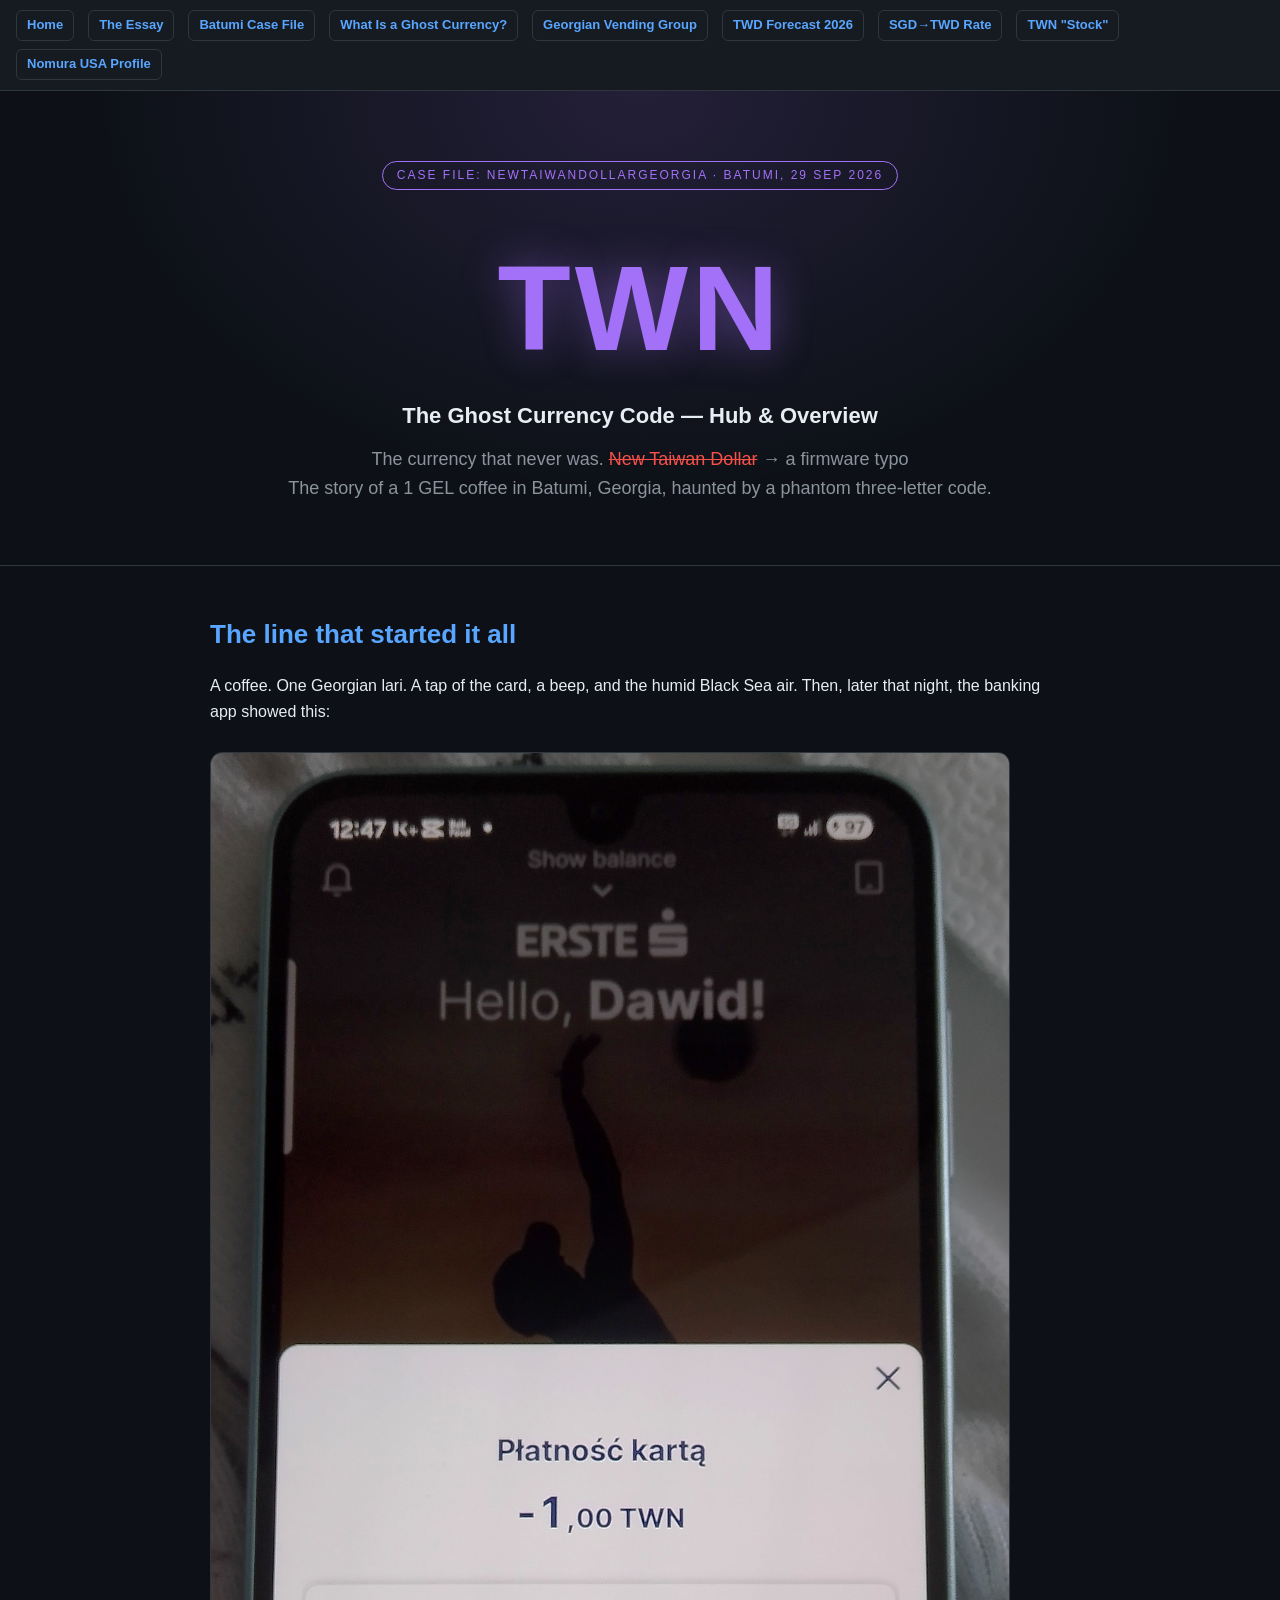
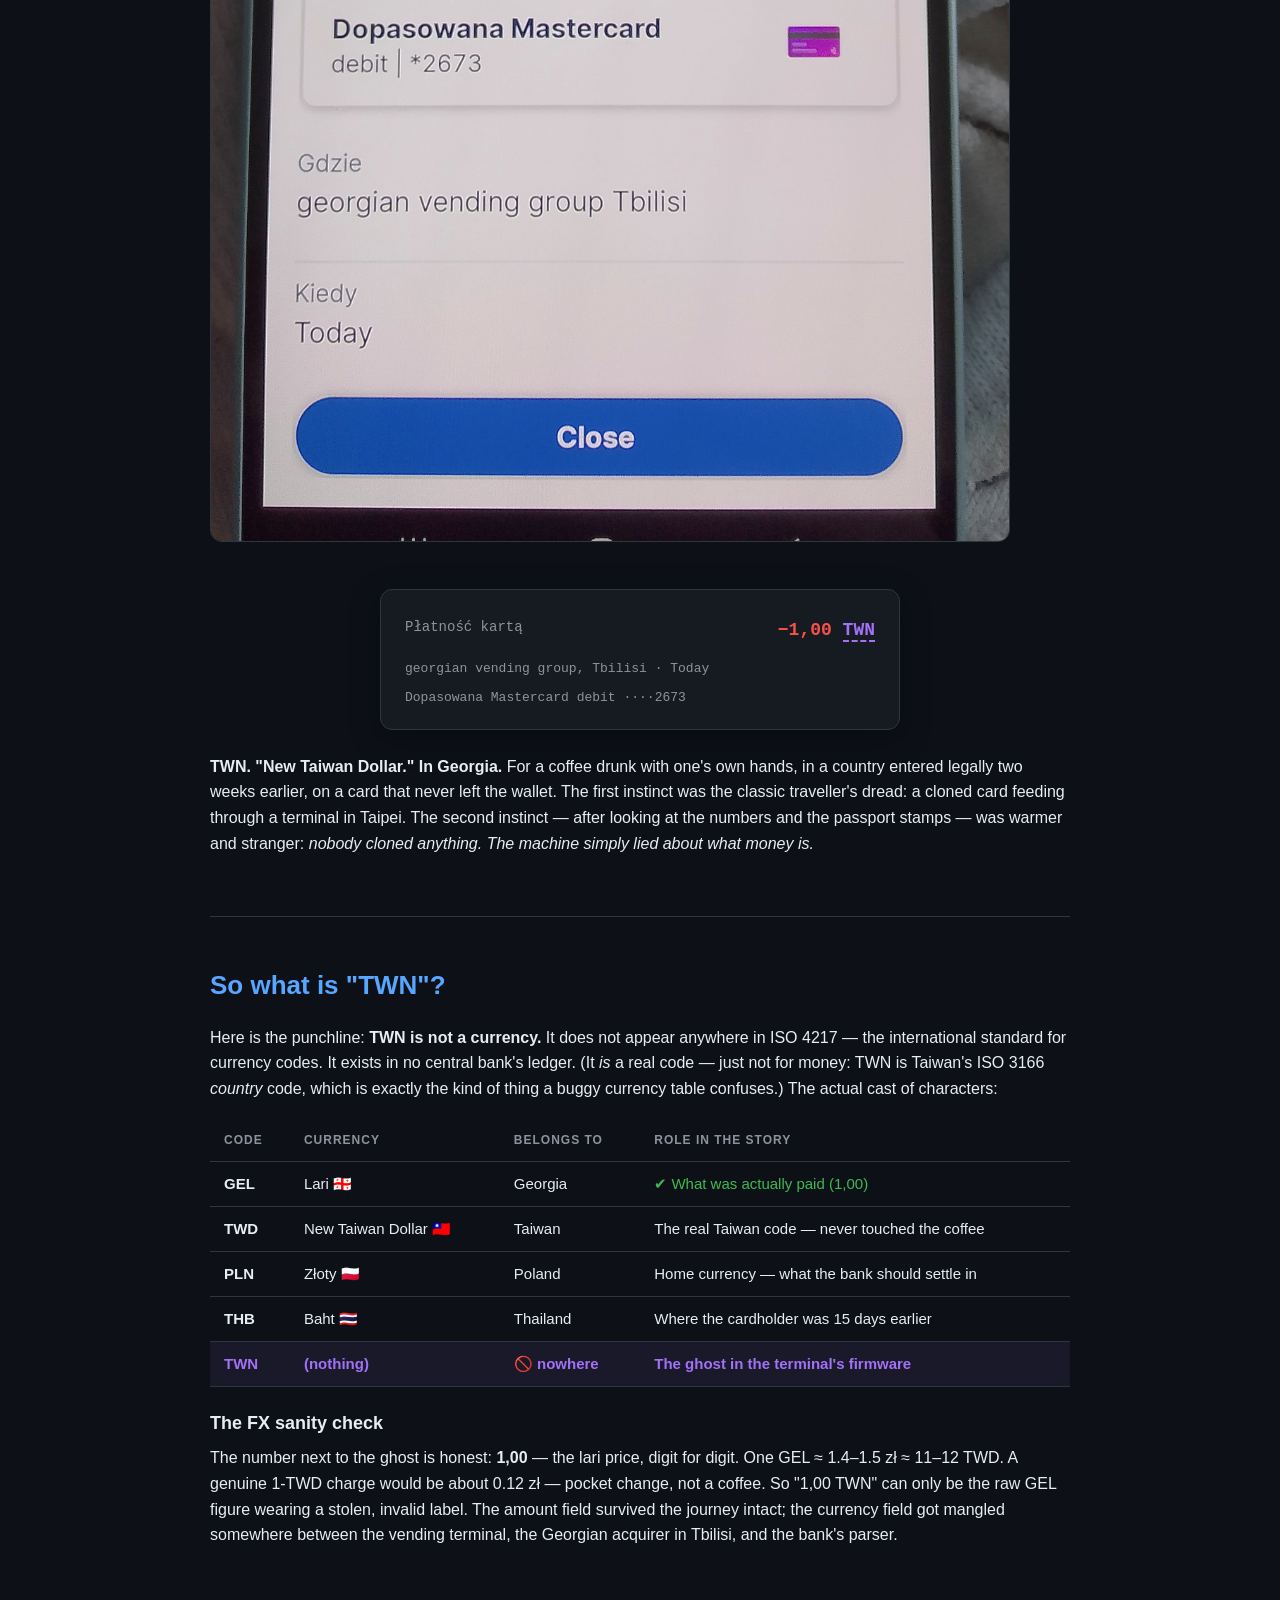
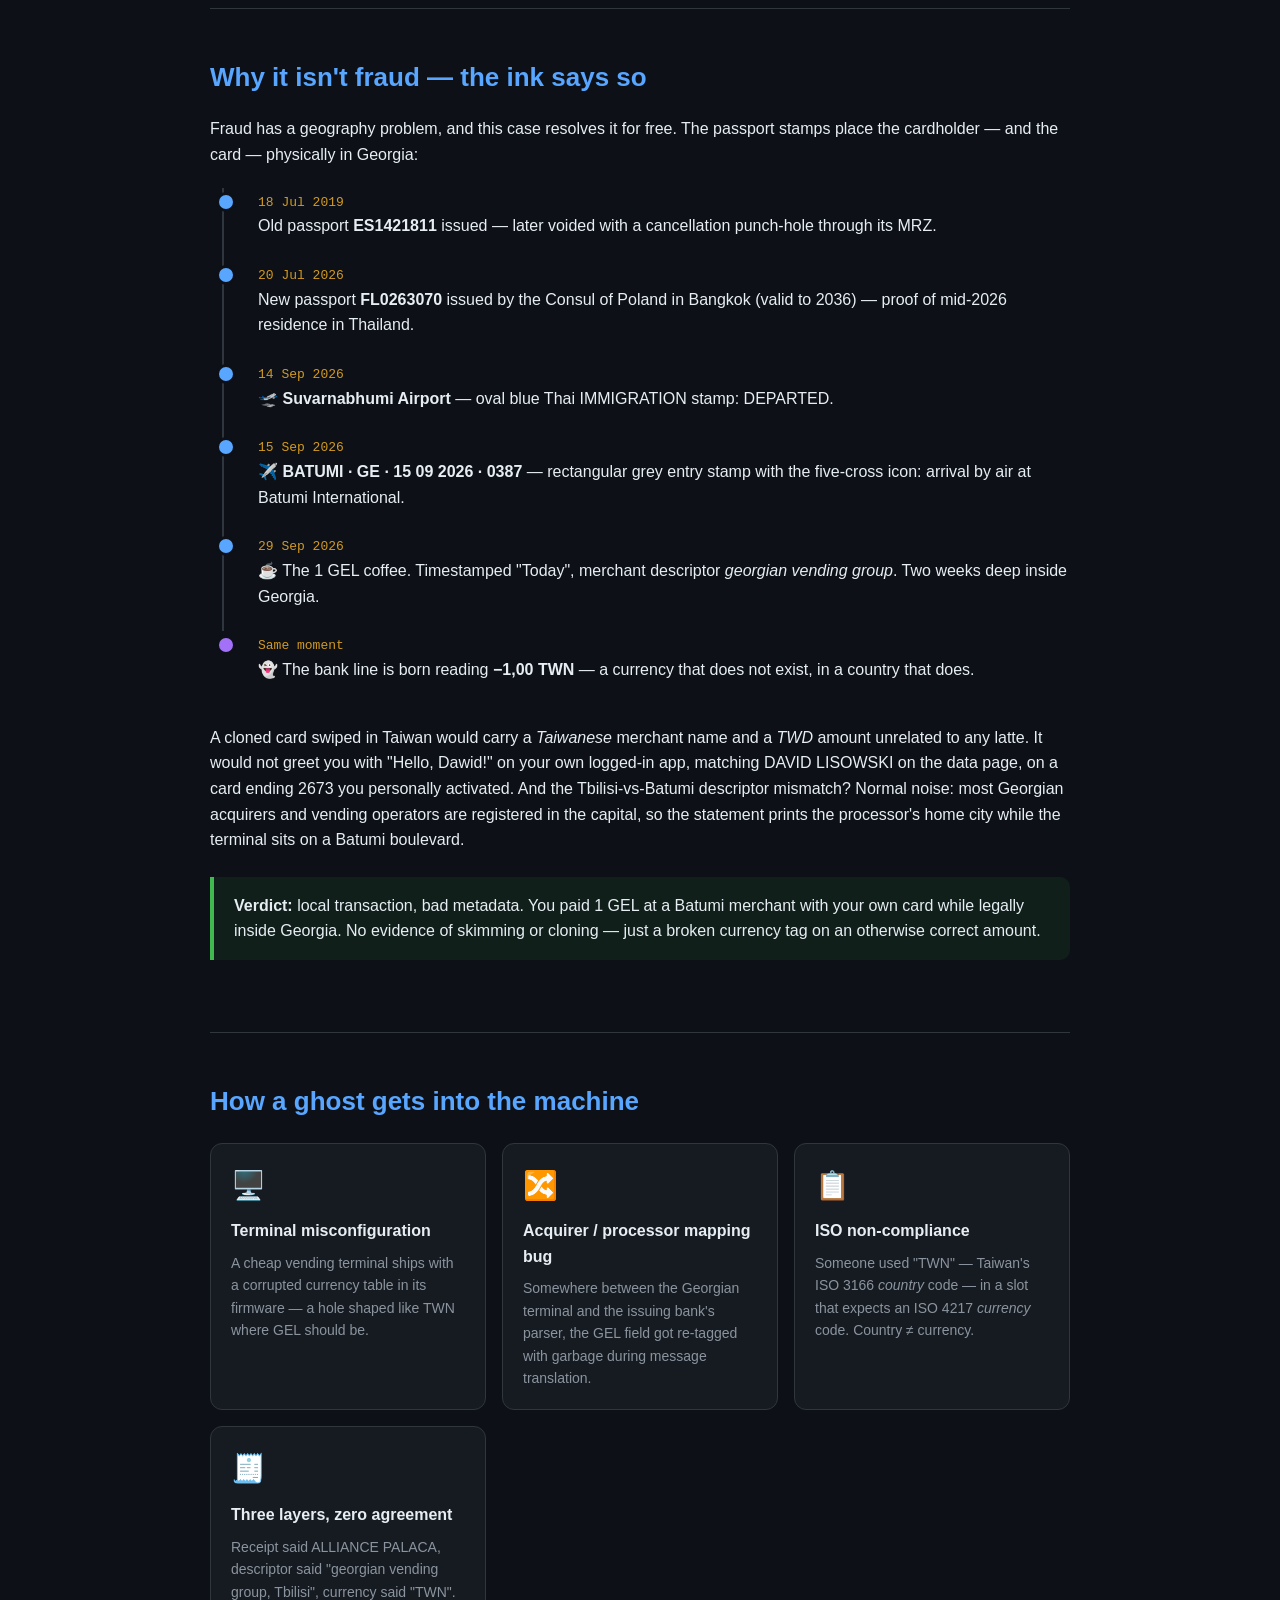
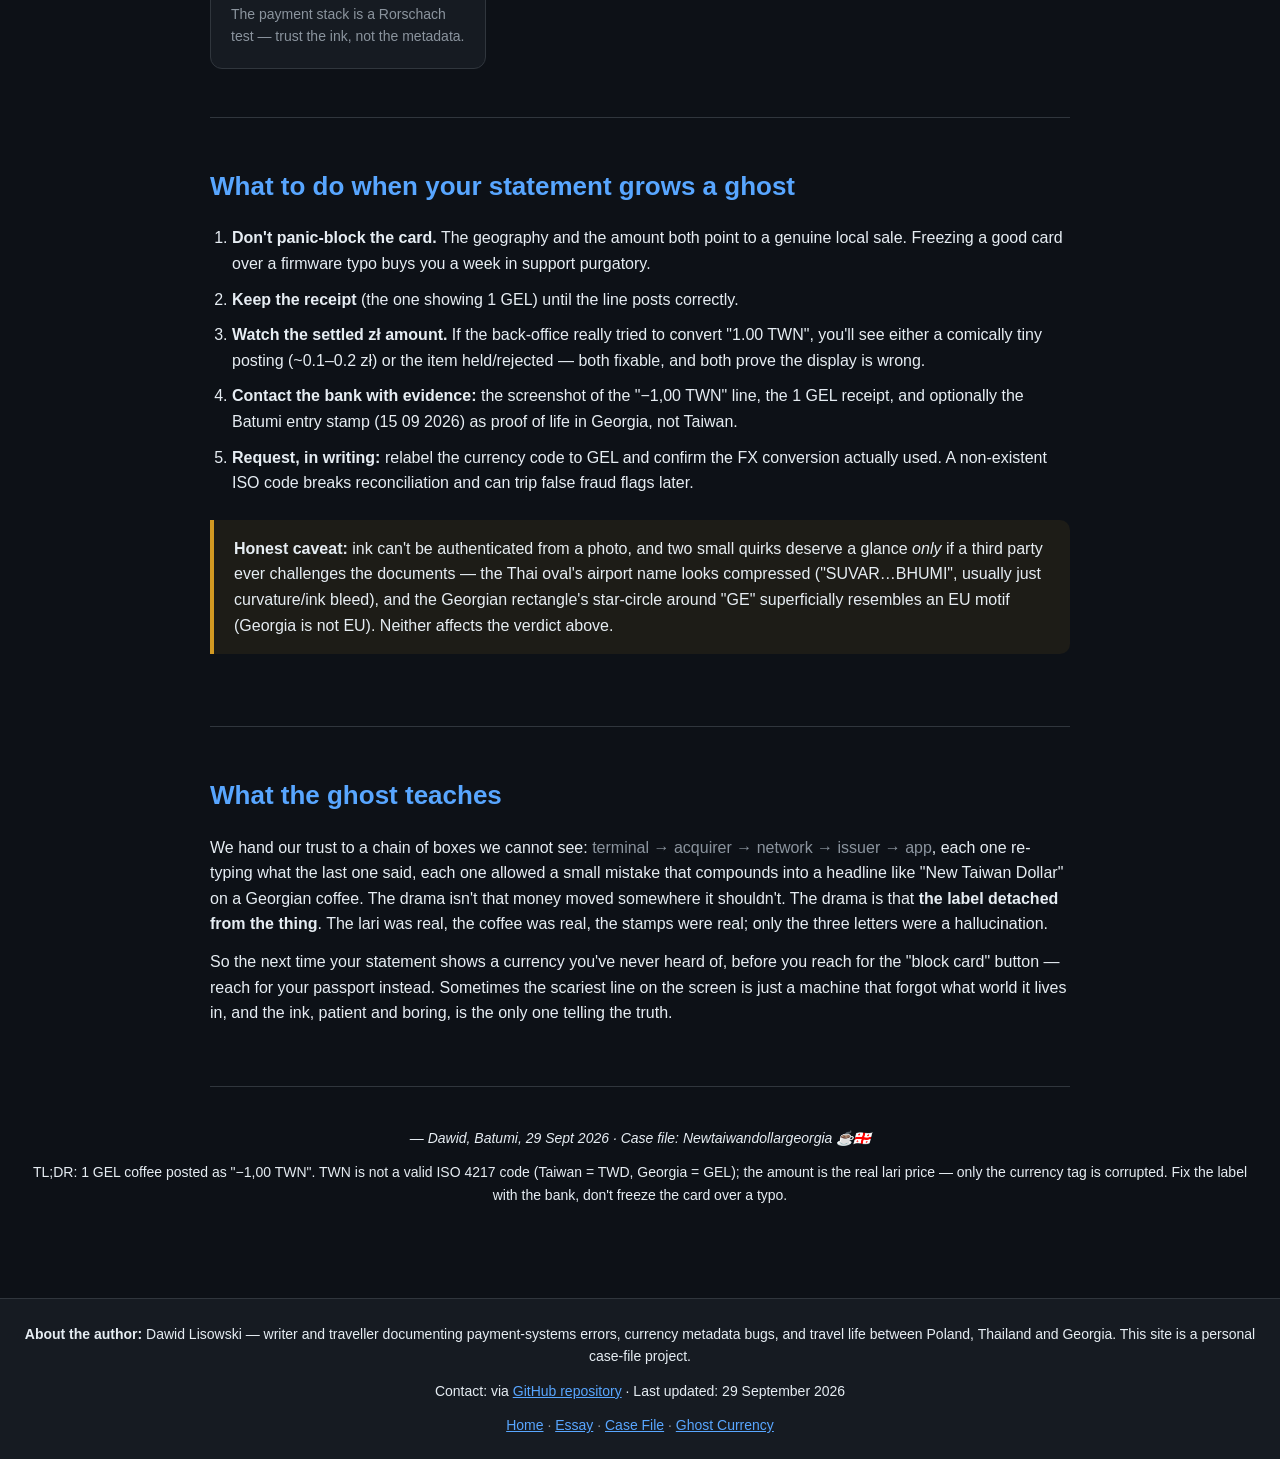
==== index.html @ 41c5e47e "SEO audit fixes: site-wide nav & internal links (orphan pages), meta descriptions/canonical/lang/vie" ====
<!DOCTYPE html>
<html lang="en" lang="en">
<head>
<meta charset="UTF-8">
<meta name="viewport" content="width=device-width, initial-scale=1.0">
<title>TWN — The Ghost Currency Code | Batumi Coffee Case File</title>
<link rel="canonical" href="https://dawidmillenium-design.github.io/Newtaiwandollargeorgia/index.html">
<meta name="description" content="TWN is not a real currency. How a 1 GEL coffee in Batumi, Georgia ended up charged as &quot;-1,00 TWN&quot; on a bank statement — and what the phantom ISO code really means.">
<style>
  :root {
    --bg: #0d1117;
    --panel: #161b22;
    --border: #30363d;
    --text: #e6edf3;
    --muted: #8b949e;
    --accent: #58a6ff;
    --ghost: #a371f7;
    --green: #3fb950;
    --red: #f85149;
    --amber: #d29922;
  }
  * { box-sizing: border-box; margin: 0; padding: 0; }
  body {
    background: var(--bg);
    color: var(--text);
    font-family: -apple-system, BlinkMacSystemFont, "Segoe UI", Roboto, Helvetica, Arial, sans-serif;
    line-height: 1.6;
  }
  .wrap { max-width: 900px; margin: 0 auto; padding: 0 20px; }

  /* Hero */
  header {
    text-align: center;
    padding: 70px 20px 50px;
    background: radial-gradient(ellipse at top, rgba(163,113,247,0.15), transparent 60%);
    border-bottom: 1px solid var(--border);
  }
  .badge {
    display: inline-block;
    font-size: 12px;
    letter-spacing: 2px;
    text-transform: uppercase;
    color: var(--ghost);
    border: 1px solid var(--ghost);
    border-radius: 999px;
    padding: 4px 14px;
    margin-bottom: 22px;
  }
  h1.code {
    font-size: clamp(64px, 14vw, 120px);
    font-weight: 800;
    letter-spacing: 4px;
    color: var(--ghost);
    text-shadow: 0 0 40px rgba(163,113,247,0.45);
    animation: flicker 4s infinite;
  }
  @keyframes flicker {
    0%, 92%, 96%, 100% { opacity: 1; }
    94% { opacity: 0.35; }
    95% { opacity: 0.8; }
  }
  header p.tagline {
    color: var(--muted);
    font-size: 18px;
    margin-top: 12px;
  }
  header .strike { text-decoration: line-through; color: var(--red); }

  section { padding: 48px 0; border-bottom: 1px solid var(--border); }
  h2 { font-size: 26px; margin-bottom: 18px; color: var(--accent); }
  h3 { font-size: 18px; margin: 22px 0 8px; }
  p { margin-bottom: 12px; color: var(--text); }
  .muted { color: var(--muted); }

  /* Statement mock */
  .statement {
    background: var(--panel);
    border: 1px solid var(--border);
    border-radius: 12px;
    padding: 20px 24px;
    margin: 24px auto;
    max-width: 520px;
    font-family: "SF Mono", ui-monospace, Menlo, Consolas, monospace;
    box-shadow: 0 8px 30px rgba(0,0,0,0.4);
  }
  .statement .row { display: flex; justify-content: space-between; padding: 6px 0; }
  .statement .label { color: var(--muted); font-size: 14px; }
  .statement .amount { color: var(--red); font-weight: 700; font-size: 18px; }
  .statement .twn {
    color: var(--ghost);
    border-bottom: 2px dashed var(--ghost);
    cursor: help;
    position: relative;
  }
  .statement .sub { font-size: 13px; color: var(--muted); margin-top: 8px; }

  /* Table */
  table { width: 100%; border-collapse: collapse; margin: 20px 0; font-size: 15px; }
  th, td { text-align: left; padding: 10px 14px; border-bottom: 1px solid var(--border); }
  th { color: var(--muted); text-transform: uppercase; font-size: 12px; letter-spacing: 1px; }
  tr.ghost td { background: rgba(163,113,247,0.08); color: var(--ghost); font-weight: 700; }
  td .ok { color: var(--green); }
  td .no { color: var(--red); }

  /* Cards grid */
  .grid { display: grid; grid-template-columns: repeat(auto-fit, minmax(250px, 1fr)); gap: 16px; margin-top: 20px; }
  .card {
    background: var(--panel);
    border: 1px solid var(--border);
    border-radius: 12px;
    padding: 20px;
  }
  .card .icon { font-size: 28px; margin-bottom: 10px; }
  .card h3 { margin: 0 0 8px; font-size: 16px; color: var(--text); }
  .card p { font-size: 14px; color: var(--muted); margin: 0; }

  /* Timeline */
  .timeline { list-style: none; margin: 20px 0; }
  .timeline li {
    position: relative;
    padding: 0 0 22px 34px;
    border-left: 2px solid var(--border);
    margin-left: 12px;
  }
  .timeline li:last-child { border-left-color: transparent; }
  .timeline li::before {
    content: "";
    position: absolute;
    left: -8px; top: 4px;
    width: 14px; height: 14px;
    border-radius: 50%;
    background: var(--accent);
    border: 3px solid var(--bg);
  }
  .timeline li.ghost::before { background: var(--ghost); }
  .timeline .date { font-family: ui-monospace, monospace; color: var(--amber); font-size: 13px; }

  /* Callout */
  .callout {
    border-left: 4px solid var(--green);
    background: rgba(63,185,80,0.08);
    border-radius: 0 10px 10px 0;
    padding: 16px 20px;
    margin: 24px 0;
  }
  .callout.warn { border-left-color: var(--amber); background: rgba(210,153,34,0.08); }
  .callout strong { color: var(--text); }

  ol.steps { margin: 16px 0 16px 22px; }
  ol.steps li { margin-bottom: 10px; }

  footer {
    text-align: center;
    padding: 40px 20px;
    color: var(--muted);
    font-size: 14px;
  }
  footer .sig { font-style: italic; }
  a { color: var(--accent); }
</style>
<script type="application/ld+json">
{
  "@context": "https://schema.org",
  "@graph": [
    {
      "@type": "WebSite",
      "@id": "https://dawidmillenium-design.github.io/Newtaiwandollargeorgia/#website",
      "url": "https://dawidmillenium-design.github.io/Newtaiwandollargeorgia//",
      "name": "Newtaiwandollargeorgia \u2014 The Ghost Currency Case File",
      "description": "Documentation of the TWN phantom currency charge: a 1 GEL coffee in Batumi, Georgia.",
      "inLanguage": "en",
      "publisher": {"@type": "Person", "name": "Dawid Lisowski"}
    },
    {
      "@type": "Article",
      "@id": "https://dawidmillenium-design.github.io/Newtaiwandollargeorgia//index.html#article",
      "headline": "TWN \u2014 The Ghost Currency Code | Batumi Coffee Case File",
      "datePublished": "2026-09-29",
      "dateModified": "2026-09-29",
      "author": {
        "@type": "Person",
        "name": "Dawid Lisowski",
        "jobTitle": "Writer and traveller",
        "description": "Documents payment-systems errors, currency metadata bugs, and travel life between Poland, Thailand and Georgia."
      },
      "publisher": {"@type": "Person", "name": "Dawid Lisowski"},
      "mainEntityOfPage": "https://dawidmillenium-design.github.io/Newtaiwandollargeorgia//index.html",
      "about": [
        {"@type": "Thing", "name": "ISO 4217"},
        {"@type": "Thing", "name": "Georgian lari"},
        {"@type": "Place", "name": "Batumi, Georgia"}
      ],
      "inLanguage": "en"
    }
  ]
}
</script>
</head>
<body>
<style>
.audit-nav{display:flex;flex-wrap:wrap;gap:8px 14px;padding:10px 16px;background:#161b22;border-bottom:1px solid #30363d;font:600 13px/1.6 -apple-system,BlinkMacSystemFont,"Segoe UI",Roboto,Arial,sans-serif;}
.audit-nav a{color:#58a6ff;text-decoration:none;padding:4px 10px;border-radius:6px;border:1px solid #30363d;}
.audit-nav a:hover{background:#1f6feb;color:#fff;}
@media print{.audit-nav{display:none;}}
</style>
<nav class="audit-nav" aria-label="Site navigation">
<a href="/index.html">Home</a>
<a href="/CurrencyThatNeverExisted.html">The Essay</a>
<a href="/TheGhostCurrencyofBatumi.html">Batumi Case File</a>
<a href="/WhatIsGhostCurrency.html">What Is a Ghost Currency?</a>
<a href="/GeorgianVendingGroupLLC.html">Georgian Vending Group</a>
<a href="/NewTaiwanDollarForecast2026.html">TWD Forecast 2026</a>
<a href="/SGDtoTaiwanDollar.html">SGD→TWD Rate</a>
<a href="/TWNStockPriceLive.html">TWN "Stock"</a>
<a href="/NomuraAssetManagementUSAInc.html">Nomura USA Profile</a>
</nav>

<header>
  <div class="badge">Case file: Newtaiwandollargeorgia · Batumi, 29 Sep 2026</div>
  <h1 class="code">TWN</h1>
<p style="text-align:center;font-size:22px;font-weight:700;margin-top:-6px;">The Ghost Currency Code — Hub &amp; Overview</p>
  <p class="tagline">The currency that never was. <span class="strike">New Taiwan Dollar</span> → a firmware typo<br>
  The story of a 1&nbsp;GEL coffee in Batumi, Georgia, haunted by a phantom three-letter code.</p>
</header>

<div class="wrap">

  <!-- THE LINE THAT STARTED IT ALL -->
  <section>
    <h2>The line that started it all</h2>
    <p>A coffee. One Georgian lari. A tap of the card, a beep, and the humid Black Sea air. Then, later that night, the banking app showed this:</p>
    
    <img src="newtaiwandollarinbatymipolandbankchina.jpg" 
         width="800" 
         height="600" 
         alt="Digital banking statement screenshot from an ERSTE Bank debit card (Santander group) issued in Warsaw, showing a payment of 1 TWN for a cup of Americano coffee in Batumi, Georgia. Search engines map TWN to the New Taiwan Dollar, but technical analysis exposes it as a ghost currency error caused by a misconfigured terminal firmware ISO code."
         style="max-width: 100%; height: auto; border-radius: 12px; border: 1px solid var(--border); margin: 16px 0;">

    <div class="statement" role="img" aria-label="Banking app transaction line showing minus 1,00 TWN">
      <div class="row">
        <span class="label">Płatność kartą</span>
        <span class="amount">−1,00 <span class="twn" title="TWN is NOT a valid ISO 4217 currency code — it does not exist.">TWN</span></span>
      </div>
      <div class="sub">georgian vending group, Tbilisi · Today</div>
      <div class="sub">Dopasowana Mastercard debit ····2673</div>
    </div>

    <p><strong>TWN. "New Taiwan Dollar." In Georgia.</strong> For a coffee drunk with one's own hands, in a country entered legally two weeks earlier, on a card that never left the wallet. The first instinct was the classic traveller's dread: a cloned card feeding through a terminal in Taipei. The second instinct — after looking at the numbers and the passport stamps — was warmer and stranger: <em>nobody cloned anything. The machine simply lied about what money is.</em></p>
  </section>

  <!-- WHAT IS TWN -->
  <section>
    <h2>So what is "TWN"?</h2>
    <p>Here is the punchline: <strong>TWN is not a currency.</strong> It does not appear anywhere in ISO 4217 — the international standard for currency codes. It exists in no central bank's ledger. (It <em>is</em> a real code — just not for money: TWN is Taiwan's ISO 3166 <em>country</em> code, which is exactly the kind of thing a buggy currency table confuses.) The actual cast of characters:</p>

    <table>
      <thead>
        <tr><th>Code</th><th>Currency</th><th>Belongs to</th><th>Role in the story</th></tr>
      </thead>
      <tbody>
        <tr><td><strong>GEL</strong></td><td>Lari 🇬🇪</td><td>Georgia</td><td><span class="ok">✔ What was actually paid (1,00)</span></td></tr>
        <tr><td><strong>TWD</strong></td><td>New Taiwan Dollar 🇹🇼</td><td>Taiwan</td><td>The real Taiwan code — never touched the coffee</td></tr>
        <tr><td><strong>PLN</strong></td><td>Złoty 🇵🇱</td><td>Poland</td><td>Home currency — what the bank should settle in</td></tr>
        <tr><td><strong>THB</strong></td><td>Baht 🇹🇭</td><td>Thailand</td><td>Where the cardholder was 15 days earlier</td></tr>
        <tr class="ghost"><td>TWN</td><td>(nothing)</td><td>🚫 nowhere</td><td>The ghost in the terminal's firmware</td></tr>
      </tbody>
    </table>

    <h3>The FX sanity check</h3>
    <p>The number next to the ghost is honest: <strong>1,00</strong> — the lari price, digit for digit. One GEL ≈ 1.4–1.5&nbsp;zł ≈ 11–12&nbsp;TWD. A genuine 1-TWD charge would be about 0.12&nbsp;zł — pocket change, not a coffee. So "1,00 TWN" can only be the raw GEL figure wearing a stolen, invalid label. The amount field survived the journey intact; the currency field got mangled somewhere between the vending terminal, the Georgian acquirer in Tbilisi, and the bank's parser.</p>
  </section>

  <!-- WHY IT'S NOT FRAUD -->
  <section>
    <h2>Why it isn't fraud — the ink says so</h2>
    <p>Fraud has a geography problem, and this case resolves it for free. The passport stamps place the cardholder — and the card — physically in Georgia:</p>

    <ul class="timeline">
      <li><span class="date">18 Jul 2019</span><br>Old passport <strong>ES1421811</strong> issued — later voided with a cancellation punch-hole through its MRZ.</li>
      <li><span class="date">20 Jul 2026</span><br>New passport <strong>FL0263070</strong> issued by the Consul of Poland in Bangkok (valid to 2036) — proof of mid-2026 residence in Thailand.</li>
      <li><span class="date">14 Sep 2026</span><br>🛫 <strong>Suvarnabhumi Airport</strong> — oval blue Thai IMMIGRATION stamp: DEPARTED.</li>
      <li><span class="date">15 Sep 2026</span><br>✈️ <strong>BATUMI · GE · 15 09 2026 · 0387</strong> — rectangular grey entry stamp with the five-cross icon: arrival by air at Batumi International.</li>
      <li><span class="date">29 Sep 2026</span><br>☕ The 1 GEL coffee. Timestamped "Today", merchant descriptor <em>georgian vending group</em>. Two weeks deep inside Georgia.</li>
      <li class="ghost"><span class="date">Same moment</span><br>👻 The bank line is born reading <strong>−1,00 TWN</strong> — a currency that does not exist, in a country that does.</li>
    </ul>

    <p>A cloned card swiped in Taiwan would carry a <em>Taiwanese</em> merchant name and a <em>TWD</em> amount unrelated to any latte. It would not greet you with "Hello, Dawid!" on your own logged-in app, matching DAVID LISOWSKI on the data page, on a card ending 2673 you personally activated. And the Tbilisi-vs-Batumi descriptor mismatch? Normal noise: most Georgian acquirers and vending operators are registered in the capital, so the statement prints the processor's home city while the terminal sits on a Batumi boulevard.</p>

    <div class="callout">
      <strong>Verdict:</strong> local transaction, bad metadata. You paid 1 GEL at a Batumi merchant with your own card while legally inside Georgia. No evidence of skimming or cloning — just a broken currency tag on an otherwise correct amount.
    </div>
  </section>

  <!-- MOST LIKELY CAUSES -->
  <section>
    <h2>How a ghost gets into the machine</h2>
    <div class="grid">
      <div class="card">
        <div class="icon">🖥️</div>
        <h3>Terminal misconfiguration</h3>
        <p>A cheap vending terminal ships with a corrupted currency table in its firmware — a hole shaped like TWN where GEL should be.</p>
      </div>
      <div class="card">
        <div class="icon">🔀</div>
        <h3>Acquirer / processor mapping bug</h3>
        <p>Somewhere between the Georgian terminal and the issuing bank's parser, the GEL field got re-tagged with garbage during message translation.</p>
      </div>
      <div class="card">
        <div class="icon">📋</div>
        <h3>ISO non-compliance</h3>
        <p>Someone used "TWN" — Taiwan's ISO 3166 <em>country</em> code — in a slot that expects an ISO 4217 <em>currency</em> code. Country ≠ currency.</p>
      </div>
      <div class="card">
        <div class="icon">🧾</div>
        <h3>Three layers, zero agreement</h3>
        <p>Receipt said ALLIANCE PALACA, descriptor said "georgian vending group, Tbilisi", currency said "TWN". The payment stack is a Rorschach test — trust the ink, not the metadata.</p>
      </div>
    </div>
  </section>

  <!-- WHAT TO DO -->
  <section>
    <h2>What to do when your statement grows a ghost</h2>
    <ol class="steps">
      <li><strong>Don't panic-block the card.</strong> The geography and the amount both point to a genuine local sale. Freezing a good card over a firmware typo buys you a week in support purgatory.</li>
      <li><strong>Keep the receipt</strong> (the one showing 1 GEL) until the line posts correctly.</li>
      <li><strong>Watch the settled zł amount.</strong> If the back-office really tried to convert "1.00 TWN", you'll see either a comically tiny posting (~0.1–0.2 zł) or the item held/rejected — both fixable, and both prove the display is wrong.</li>
      <li><strong>Contact the bank with evidence:</strong> the screenshot of the "−1,00 TWN" line, the 1 GEL receipt, and optionally the Batumi entry stamp (15 09 2026) as proof of life in Georgia, not Taiwan.</li>
      <li><strong>Request, in writing:</strong> relabel the currency code to GEL and confirm the FX conversion actually used. A non-existent ISO code breaks reconciliation and can trip false fraud flags later.</li>
    </ol>
    <div class="callout warn">
      <strong>Honest caveat:</strong> ink can't be authenticated from a photo, and two small quirks deserve a glance <em>only</em> if a third party ever challenges the documents — the Thai oval's airport name looks compressed ("SUVAR…BHUMI", usually just curvature/ink bleed), and the Georgian rectangle's star-circle around "GE" superficially resembles an EU motif (Georgia is not EU). Neither affects the verdict above.
    </div>
  </section>

  <!-- LESSON -->
  <section>
    <h2>What the ghost teaches</h2>
    <p>We hand our trust to a chain of boxes we cannot see: <span class="muted">terminal → acquirer → network → issuer → app</span>, each one re-typing what the last one said, each one allowed a small mistake that compounds into a headline like "New Taiwan Dollar" on a Georgian coffee. The drama isn't that money moved somewhere it shouldn't. The drama is that <strong>the label detached from the thing</strong>. The lari was real, the coffee was real, the stamps were real; only the three letters were a hallucination.</p>
    <p>So the next time your statement shows a currency you've never heard of, before you reach for the "block card" button — reach for your passport instead. Sometimes the scariest line on the screen is just a machine that forgot what world it lives in, and the ink, patient and boring, is the only one telling the truth.</p>
  </section>

</div>

<footer>
  <p class="sig">— Dawid, Batumi, 29 Sept 2026 · Case file: Newtaiwandollargeorgia ☕🇬🇪</p>
  <p>TL;DR: 1 GEL coffee posted as "−1,00 TWN". TWN is not a valid ISO 4217 code (Taiwan = TWD, Georgia = GEL); the amount is the real lari price — only the currency tag is corrupted. Fix the label with the bank, don't freeze the card over a typo.</p>
</footer>

<footer class="audit-footer" style="margin-top:40px;padding:24px 16px;border-top:1px solid #30363d;background:#161b22;color:#8b949e;font:14px/1.6 -apple-system,BlinkMacSystemFont,'Segoe UI',Roboto,Arial,sans-serif;text-align:center;">
<p><strong>About the author:</strong> Dawid Lisowski — writer and traveller documenting payment-systems errors, currency metadata bugs, and travel life between Poland, Thailand and Georgia. This site is a personal case-file project.</p>
<p>Contact: via <a href="https://github.com/dawidmillenium-design/Newtaiwandollargeorgia" rel="nofollow noopener" target="_blank">GitHub repository</a> · Last updated: 29 September 2026</p>
<nav style="margin-top:10px;"><a href="/index.html" style="color:#58a6ff;">Home</a> · <a href="/CurrencyThatNeverExisted.html" style="color:#58a6ff;">Essay</a> · <a href="/TheGhostCurrencyofBatumi.html" style="color:#58a6ff;">Case File</a> · <a href="/WhatIsGhostCurrency.html" style="color:#58a6ff;">Ghost Currency</a></nav>
</footer>
</body>
</html>
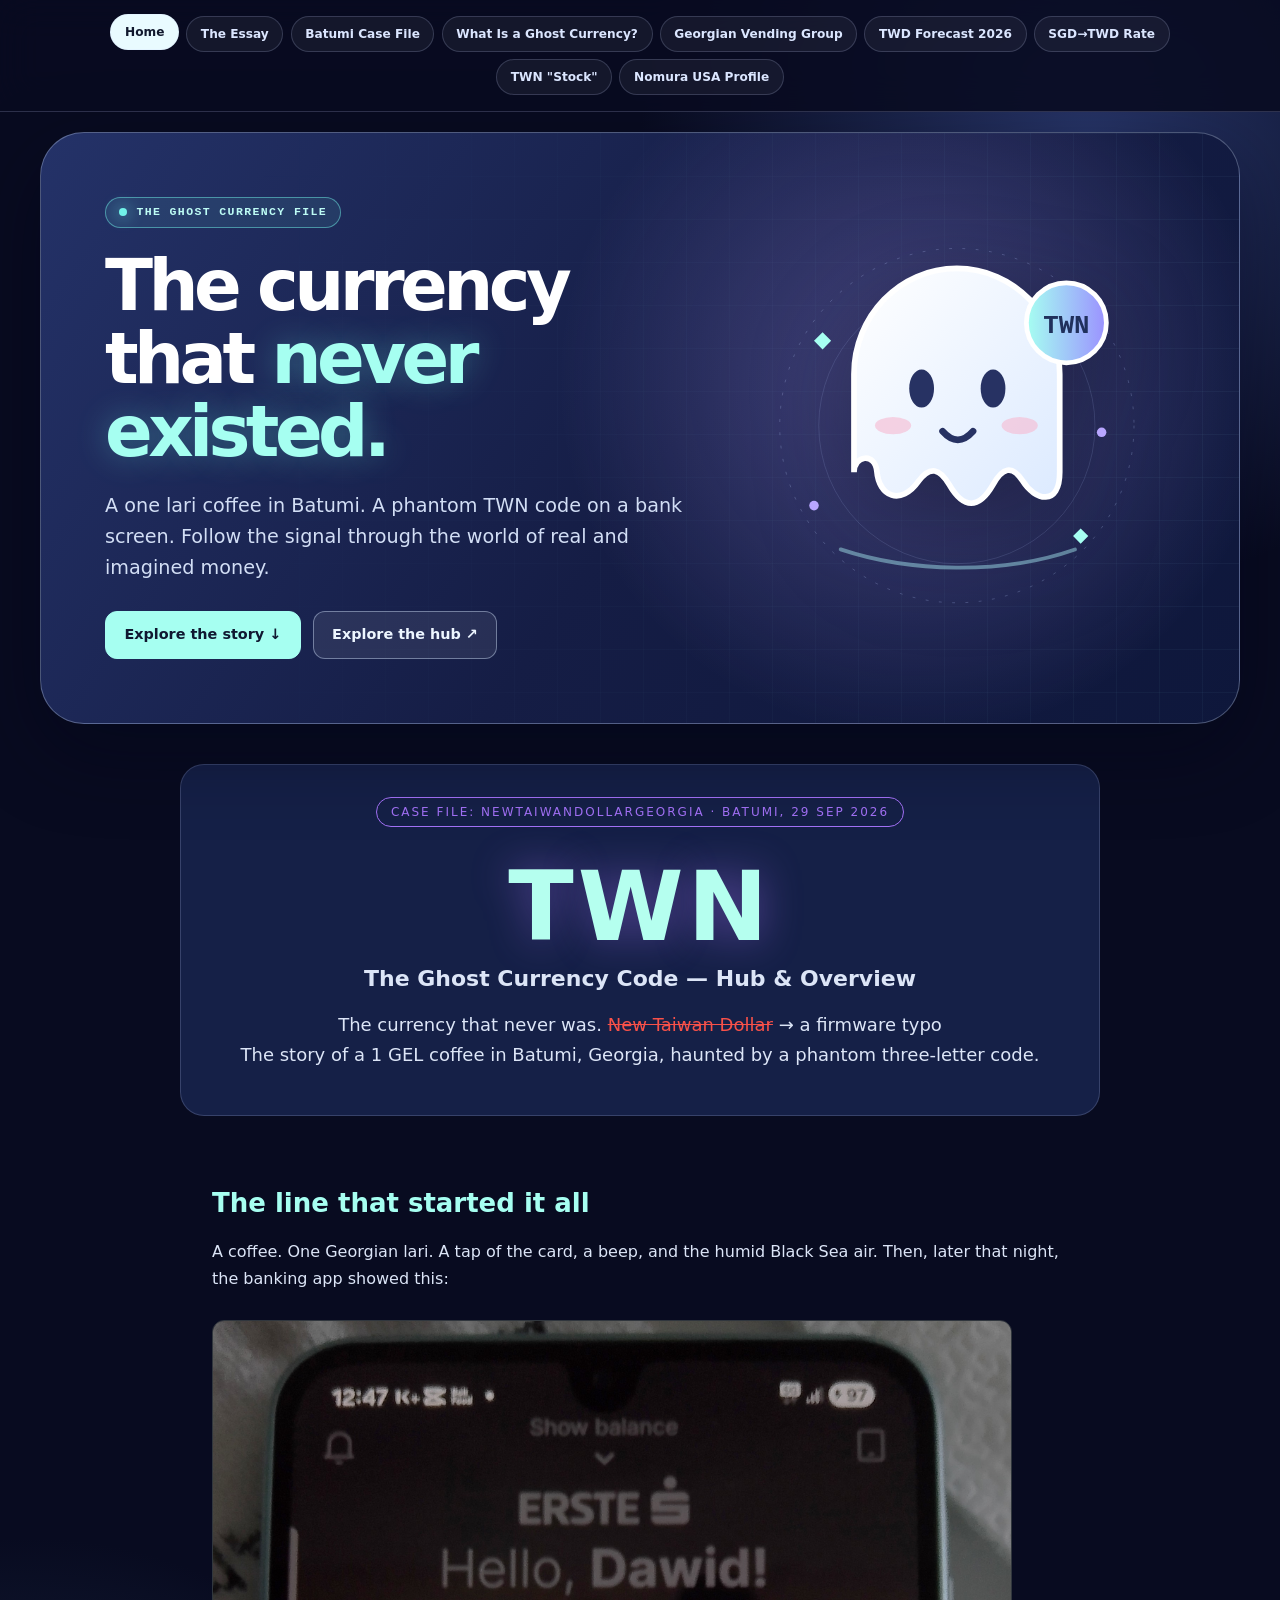
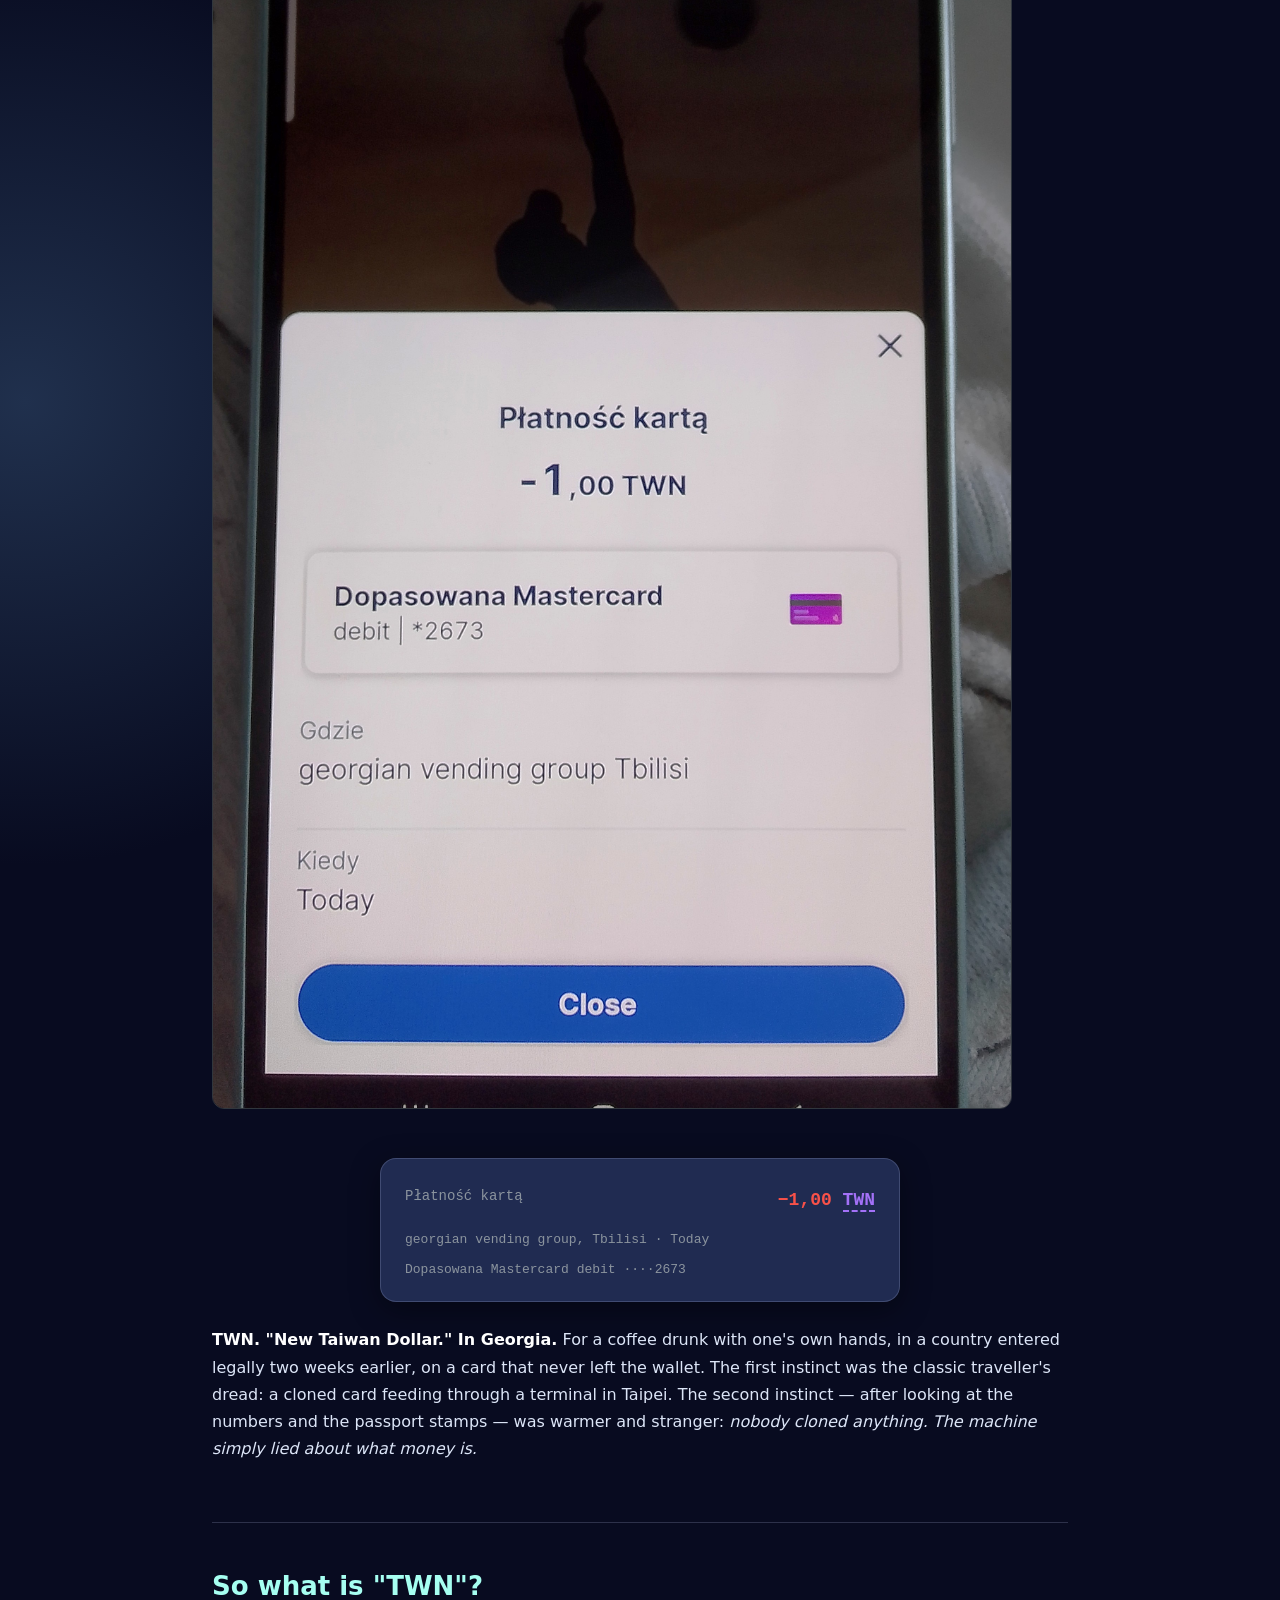
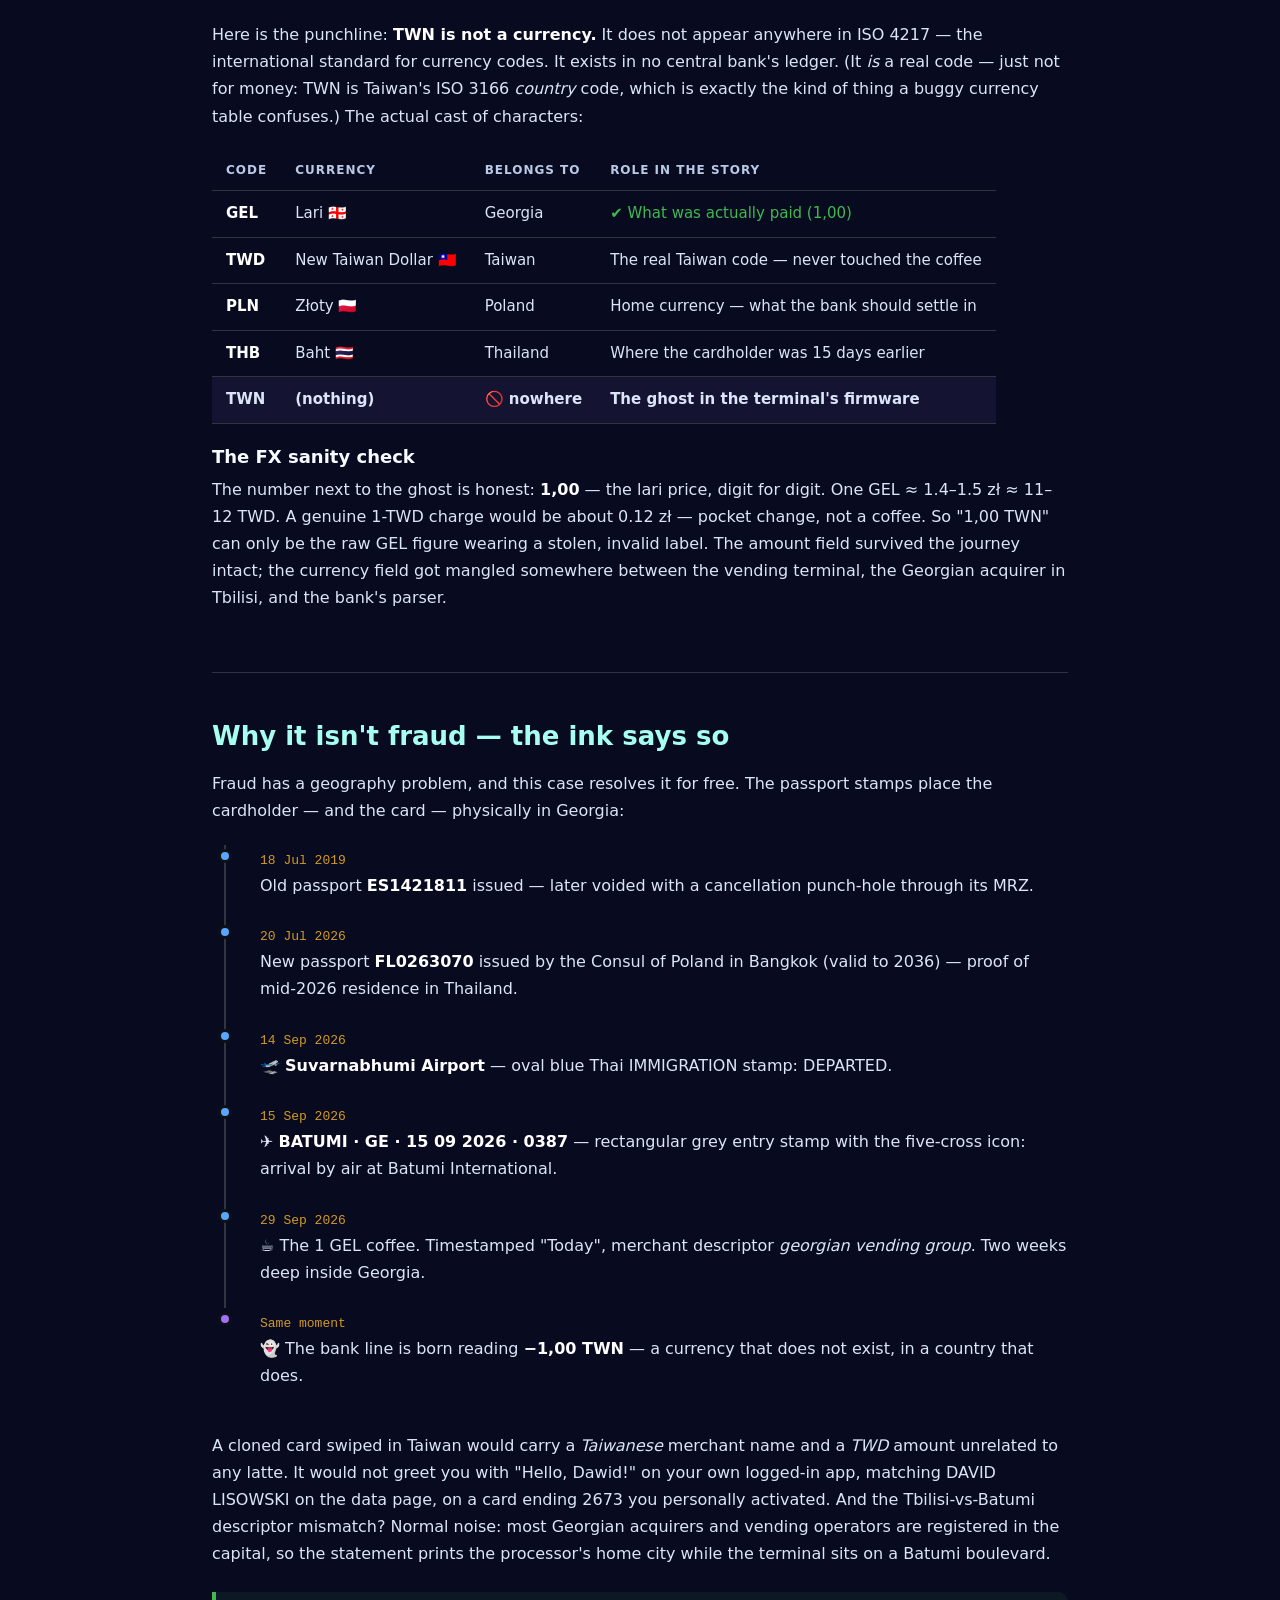
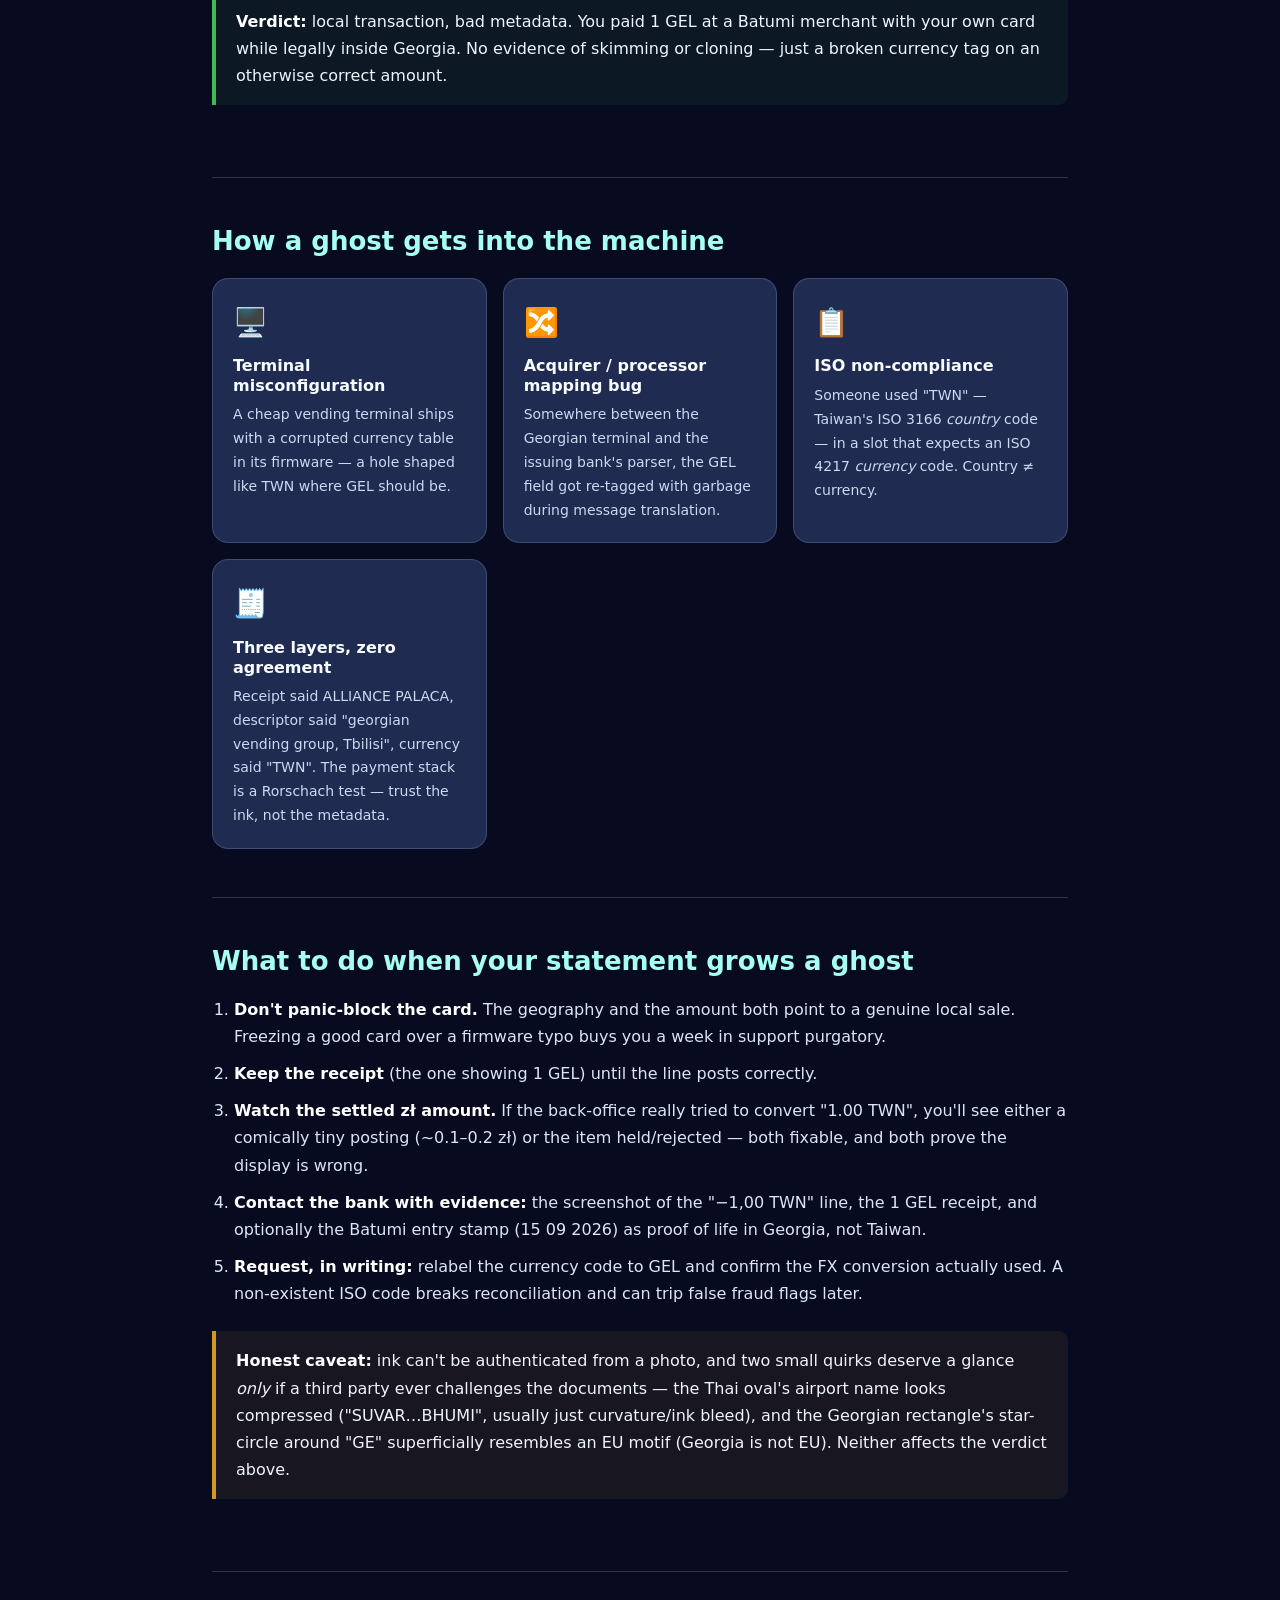
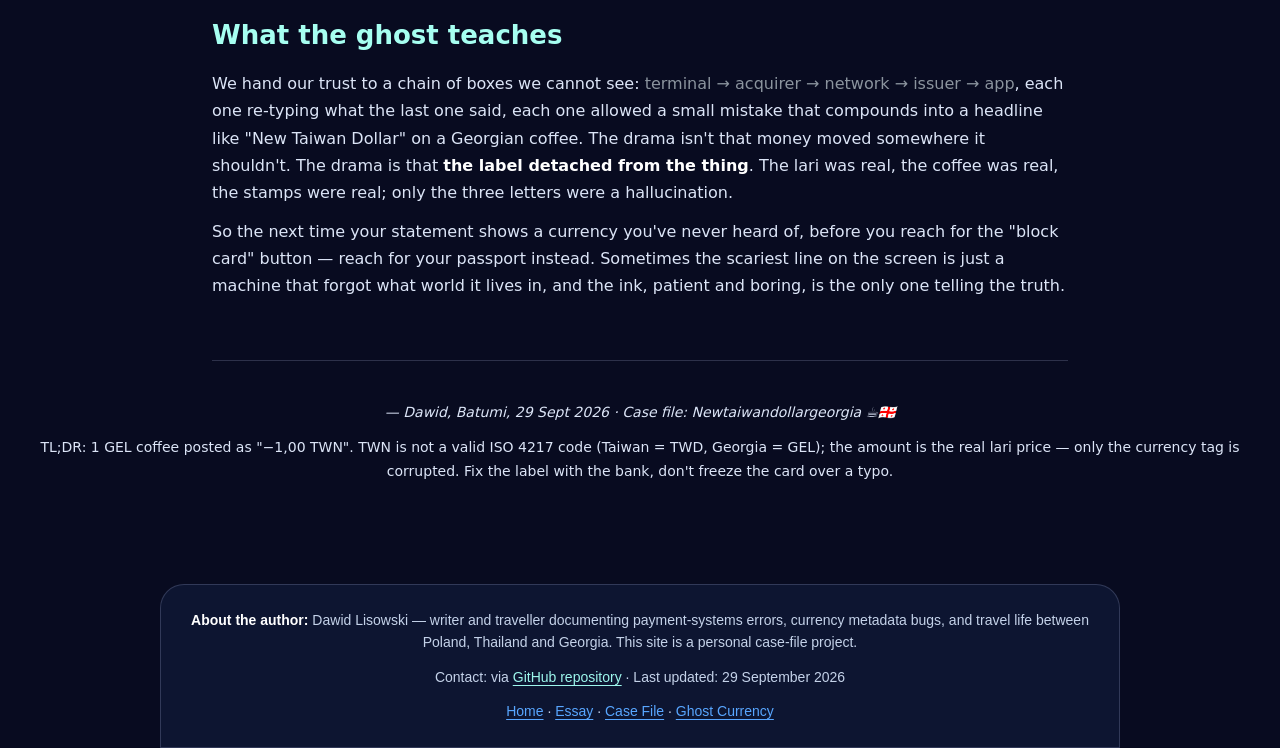
==== commit 281e8bd9: "Redesign all pages with ghost cloud crypto theme" ====
--- a/index.html
+++ b/index.html
@@ -195,8 +195,9 @@
   ]
 }
 </script>
+<link rel="stylesheet" href="https://dawidmillenium-design.github.io/Newtaiwandollargeorgia/ghost-cloud.css">
 </head>
-<body>
+<body class="ghost-theme">
 <style>
 .audit-nav{display:flex;flex-wrap:wrap;gap:8px 14px;padding:10px 16px;background:#161b22;border-bottom:1px solid #30363d;font:600 13px/1.6 -apple-system,BlinkMacSystemFont,"Segoe UI",Roboto,Arial,sans-serif;}
 .audit-nav a{color:#58a6ff;text-decoration:none;padding:4px 10px;border-radius:6px;border:1px solid #30363d;}
@@ -204,16 +205,20 @@
 @media print{.audit-nav{display:none;}}
 </style>
 <nav class="audit-nav" aria-label="Site navigation">
-<a href="/index.html">Home</a>
-<a href="/CurrencyThatNeverExisted.html">The Essay</a>
-<a href="/TheGhostCurrencyofBatumi.html">Batumi Case File</a>
-<a href="/WhatIsGhostCurrency.html">What Is a Ghost Currency?</a>
-<a href="/GeorgianVendingGroupLLC.html">Georgian Vending Group</a>
-<a href="/NewTaiwanDollarForecast2026.html">TWD Forecast 2026</a>
-<a href="/SGDtoTaiwanDollar.html">SGD→TWD Rate</a>
-<a href="/TWNStockPriceLive.html">TWN "Stock"</a>
-<a href="/NomuraAssetManagementUSAInc.html">Nomura USA Profile</a>
+<a href="https://dawidmillenium-design.github.io/Newtaiwandollargeorgia/index.html" aria-current="page">Home</a>
+<a href="https://dawidmillenium-design.github.io/Newtaiwandollargeorgia/CurrencyThatNeverExisted.html">The Essay</a>
+<a href="https://dawidmillenium-design.github.io/Newtaiwandollargeorgia/TheGhostCurrencyofBatumi.html">Batumi Case File</a>
+<a href="https://dawidmillenium-design.github.io/Newtaiwandollargeorgia/WhatIsGhostCurrency.html">What Is a Ghost Currency?</a>
+<a href="https://dawidmillenium-design.github.io/Newtaiwandollargeorgia/GeorgianVendingGroupLLC.html">Georgian Vending Group</a>
+<a href="https://dawidmillenium-design.github.io/Newtaiwandollargeorgia/NewTaiwanDollarForecast2026.html">TWD Forecast 2026</a>
+<a href="https://dawidmillenium-design.github.io/Newtaiwandollargeorgia/SGDtoTaiwanDollar.html">SGD→TWD Rate</a>
+<a href="https://dawidmillenium-design.github.io/Newtaiwandollargeorgia/TWNStockPriceLive.html">TWN "Stock"</a>
+<a href="https://dawidmillenium-design.github.io/Newtaiwandollargeorgia/NomuraAssetManagementUSAInc.html">Nomura USA Profile</a>
 </nav>
+<a class="ghost-skip" href="#story">Skip to content</a>
+<section class="ghost-hero" aria-label="Site introduction"><div class="ghost-copy"><p class="ghost-eyebrow">THE GHOST CURRENCY FILE</p><p class="ghost-title">The currency that <em>never existed.</em></p><p class="ghost-lead">A one lari coffee in Batumi. A phantom TWN code on a bank screen. Follow the signal through the world of real and imagined money.</p><div class="ghost-actions"><a href="#story">Explore the story ↓</a><a href="https://dawidmillenium-design.github.io/Newtaiwandollargeorgia/index.html">Explore the hub ↗</a></div></div><div class="ghost-art" aria-hidden="true"><svg viewBox="0 0 420 440" xmlns="http://www.w3.org/2000/svg"><defs><linearGradient id="ghost-fill" x1="0" y1="0" x2="1" y2="1"><stop stop-color="#fff"/><stop offset="1" stop-color="#dceaff"/></linearGradient><linearGradient id="coin-fill" x1="0" x2="1"><stop stop-color="#a6fff1"/><stop offset="1" stop-color="#9b91ff"/></linearGradient></defs><circle cx="213" cy="218" r="186" fill="none" stroke="#b5c9ff" stroke-opacity=".26" stroke-dasharray="3 11"/><circle cx="213" cy="218" r="145" fill="none" stroke="#b5c9ff" stroke-opacity=".15"/><path d="M105 267V164c0-61 48-111 108-111s108 50 108 111v103c0 36-26 30-39 9-11-17-21-14-31 4-15 26-31 26-46 0-10-17-20-20-32-4-19 27-42 16-44-10-2-20-24-17-24 1Z" fill="url(#ghost-fill)" stroke="#fff" stroke-width="6"/><ellipse cx="176" cy="179" rx="13" ry="20" fill="#273263"/><ellipse cx="251" cy="179" rx="13" ry="20" fill="#273263"/><path d="M198 224q16 18 32 0" fill="none" stroke="#273263" stroke-linecap="round" stroke-width="7"/><ellipse cx="146" cy="218" rx="19" ry="9" fill="#f7b9d1" opacity=".6"/><ellipse cx="279" cy="218" rx="19" ry="9" fill="#f7b9d1" opacity=".6"/><circle cx="328" cy="110" r="42" fill="url(#coin-fill)" stroke="#fff" stroke-width="5"/><text x="328" y="121" text-anchor="middle" font-family="ui-monospace,monospace" font-size="27" font-weight="900" fill="#20305c">TWN</text><path d="m63 129 9 9 9-9-9-9zM335 334l8 8 8-8-8-8z" fill="#a6fff1"/><circle cx="63" cy="302" r="5" fill="#b8a6ff"/><circle cx="365" cy="225" r="5" fill="#b8a6ff"/><path d="M91 348c72 24 169 27 246 0" fill="none" stroke="#9ddde7" stroke-width="4" stroke-linecap="round" opacity=".5"/></svg></div></section>
+<div id="story"></div>
+
 
 <header>
   <div class="badge">Case file: Newtaiwandollargeorgia · Batumi, 29 Sep 2026</div>
@@ -230,7 +235,7 @@
     <h2>The line that started it all</h2>
     <p>A coffee. One Georgian lari. A tap of the card, a beep, and the humid Black Sea air. Then, later that night, the banking app showed this:</p>
     
-    <img src="newtaiwandollarinbatymipolandbankchina.jpg" 
+    <img src="https://dawidmillenium-design.github.io/Newtaiwandollargeorgia/newtaiwandollarinbatymipolandbankchina.jpg" 
          width="800" 
          height="600" 
          alt="Digital banking statement screenshot from an ERSTE Bank debit card (Santander group) issued in Warsaw, showing a payment of 1 TWN for a cup of Americano coffee in Batumi, Georgia. Search engines map TWN to the New Taiwan Dollar, but technical analysis exposes it as a ghost currency error caused by a misconfigured terminal firmware ISO code."
@@ -350,7 +355,7 @@
 <footer class="audit-footer" style="margin-top:40px;padding:24px 16px;border-top:1px solid #30363d;background:#161b22;color:#8b949e;font:14px/1.6 -apple-system,BlinkMacSystemFont,'Segoe UI',Roboto,Arial,sans-serif;text-align:center;">
 <p><strong>About the author:</strong> Dawid Lisowski — writer and traveller documenting payment-systems errors, currency metadata bugs, and travel life between Poland, Thailand and Georgia. This site is a personal case-file project.</p>
 <p>Contact: via <a href="https://github.com/dawidmillenium-design/Newtaiwandollargeorgia" rel="nofollow noopener" target="_blank">GitHub repository</a> · Last updated: 29 September 2026</p>
-<nav style="margin-top:10px;"><a href="/index.html" style="color:#58a6ff;">Home</a> · <a href="/CurrencyThatNeverExisted.html" style="color:#58a6ff;">Essay</a> · <a href="/TheGhostCurrencyofBatumi.html" style="color:#58a6ff;">Case File</a> · <a href="/WhatIsGhostCurrency.html" style="color:#58a6ff;">Ghost Currency</a></nav>
+<nav style="margin-top:10px;"><a href="https://dawidmillenium-design.github.io/Newtaiwandollargeorgia/index.html" style="color:#58a6ff;">Home</a> · <a href="https://dawidmillenium-design.github.io/Newtaiwandollargeorgia/CurrencyThatNeverExisted.html" style="color:#58a6ff;">Essay</a> · <a href="https://dawidmillenium-design.github.io/Newtaiwandollargeorgia/TheGhostCurrencyofBatumi.html" style="color:#58a6ff;">Case File</a> · <a href="https://dawidmillenium-design.github.io/Newtaiwandollargeorgia/WhatIsGhostCurrency.html" style="color:#58a6ff;">Ghost Currency</a></nav>
 </footer>
 </body>
 </html>
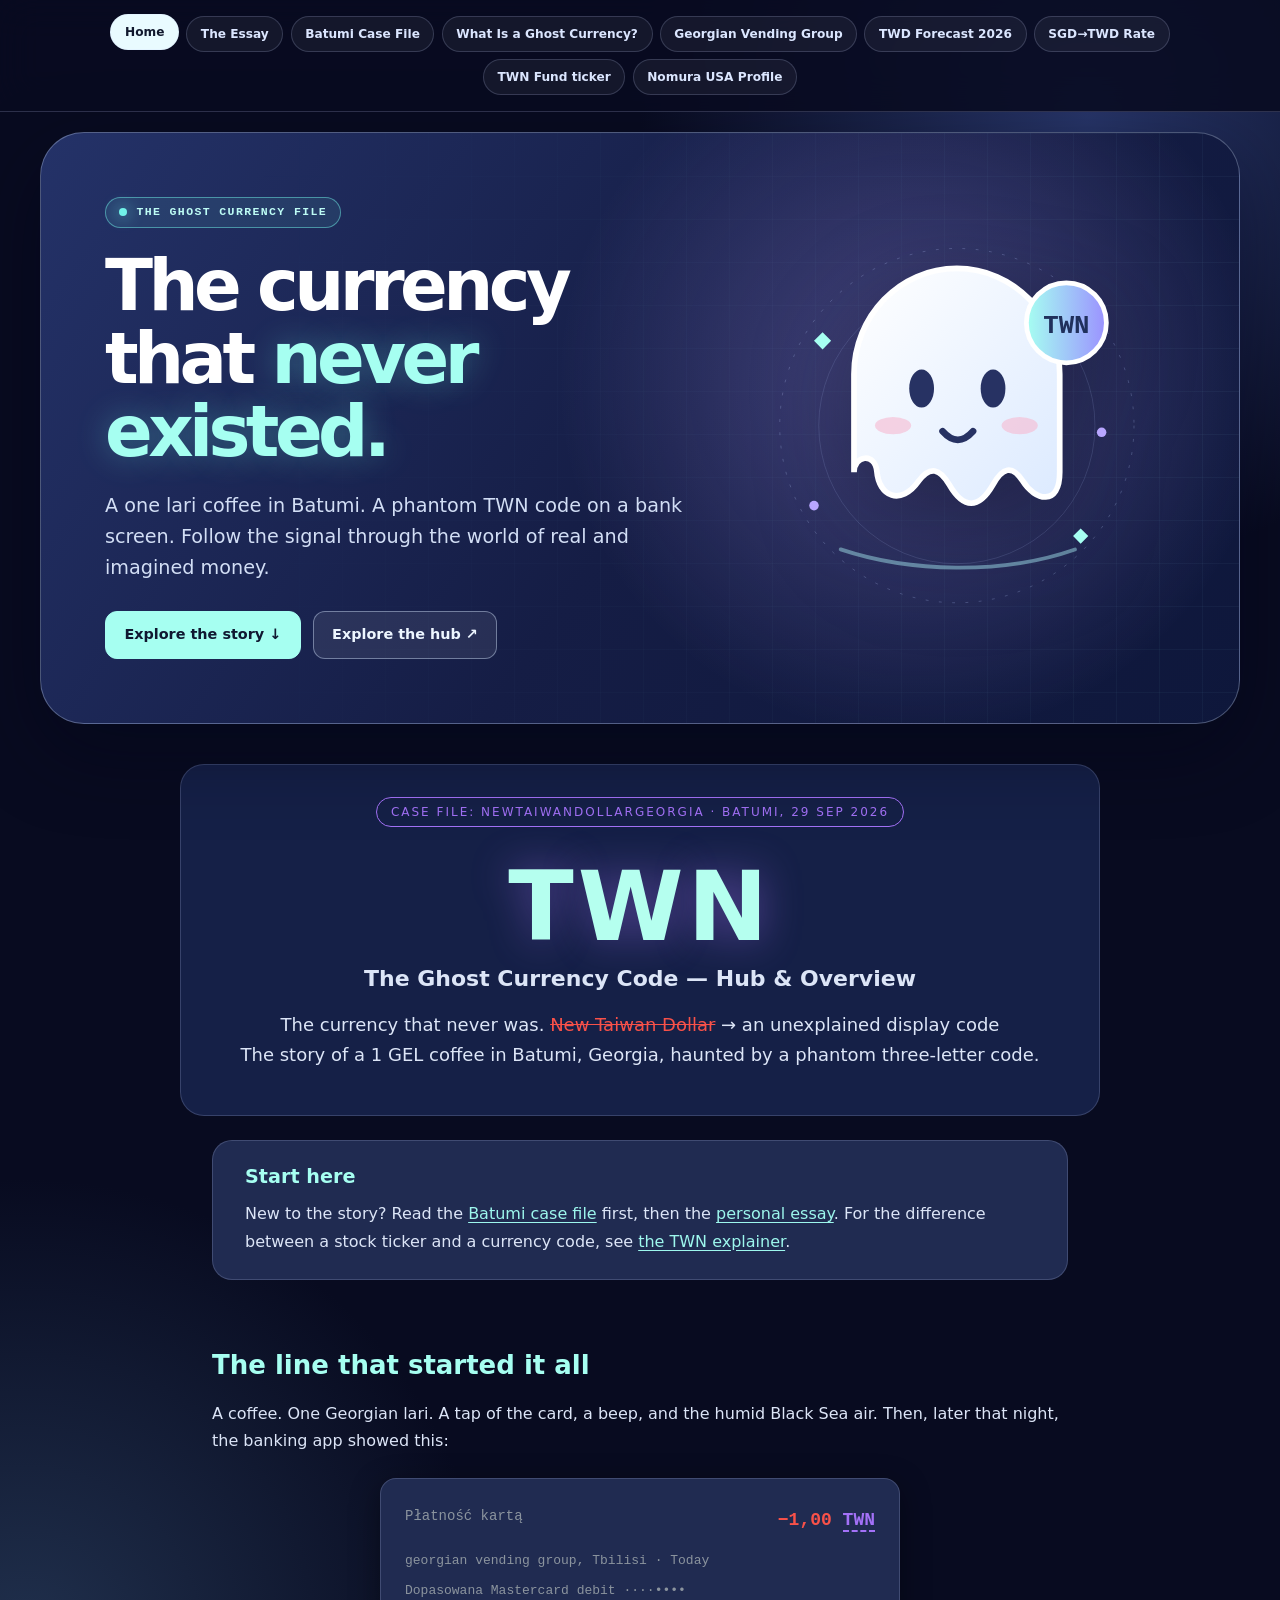
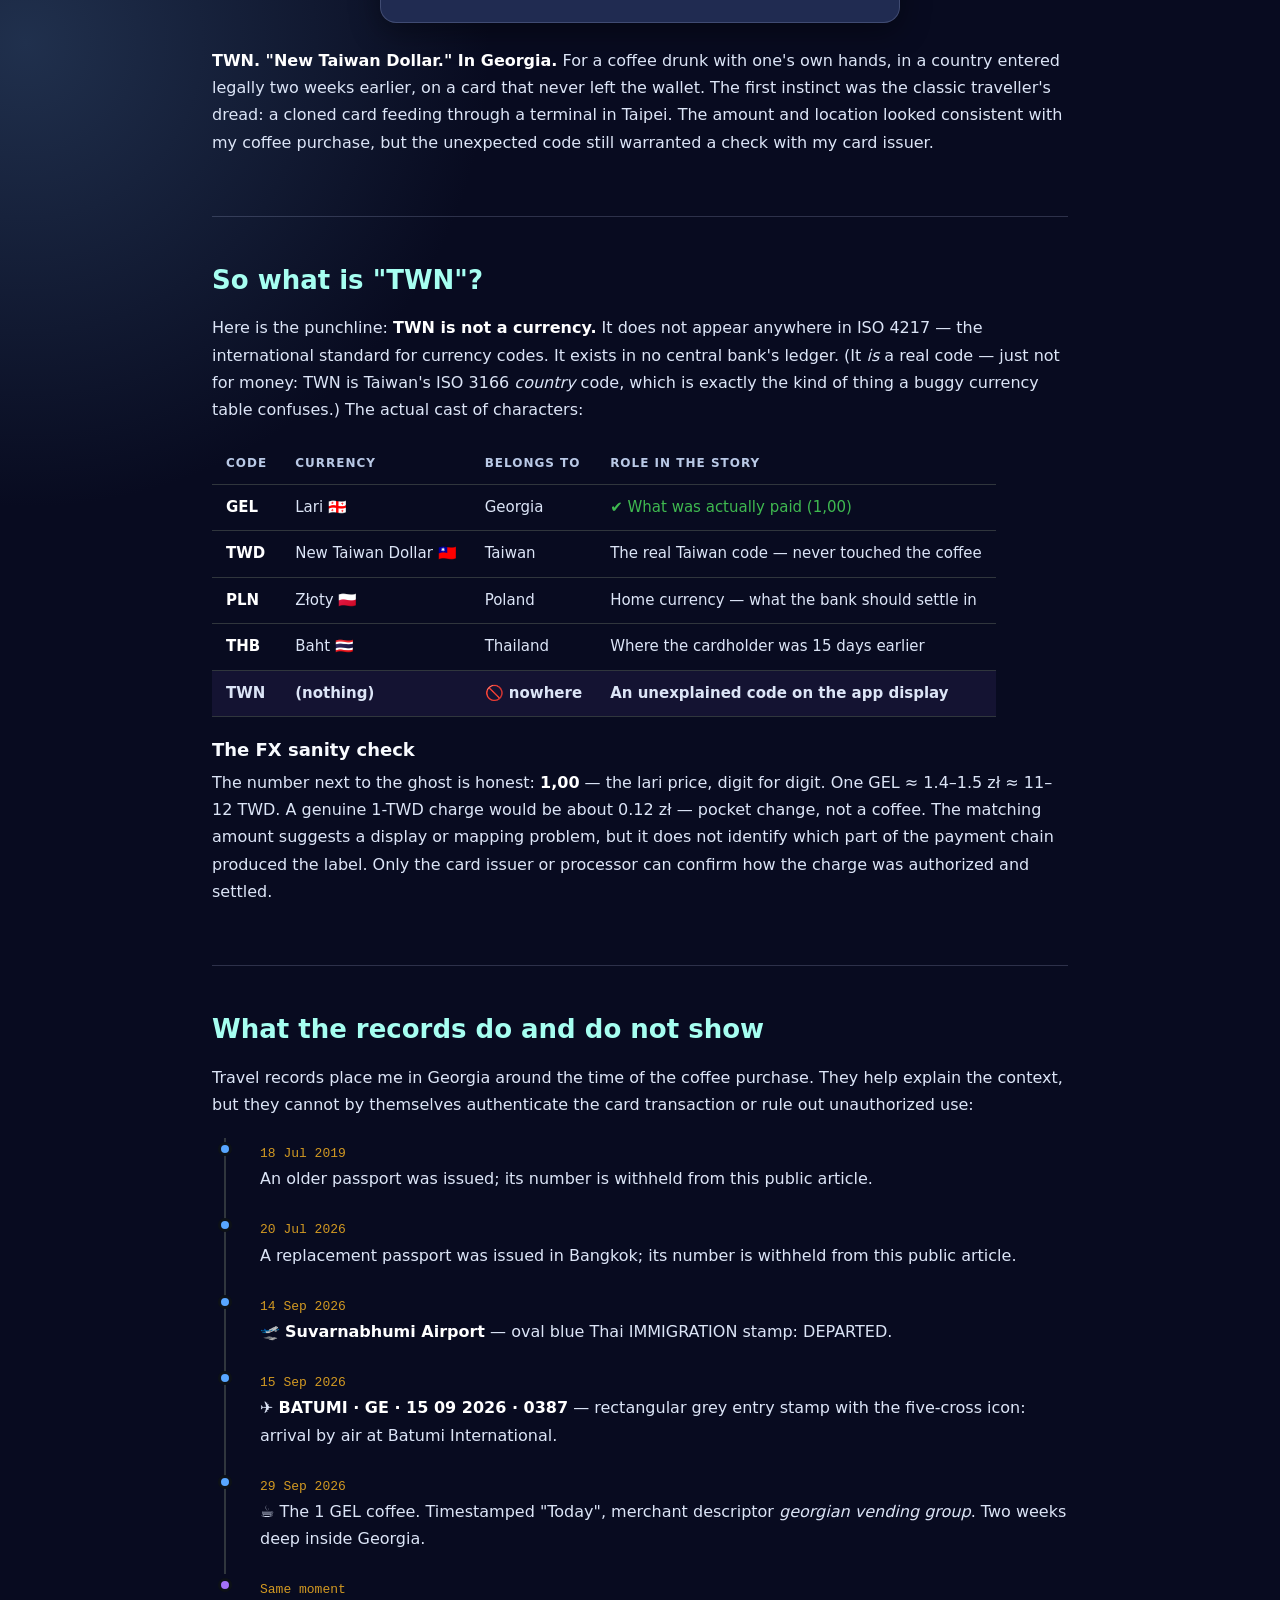
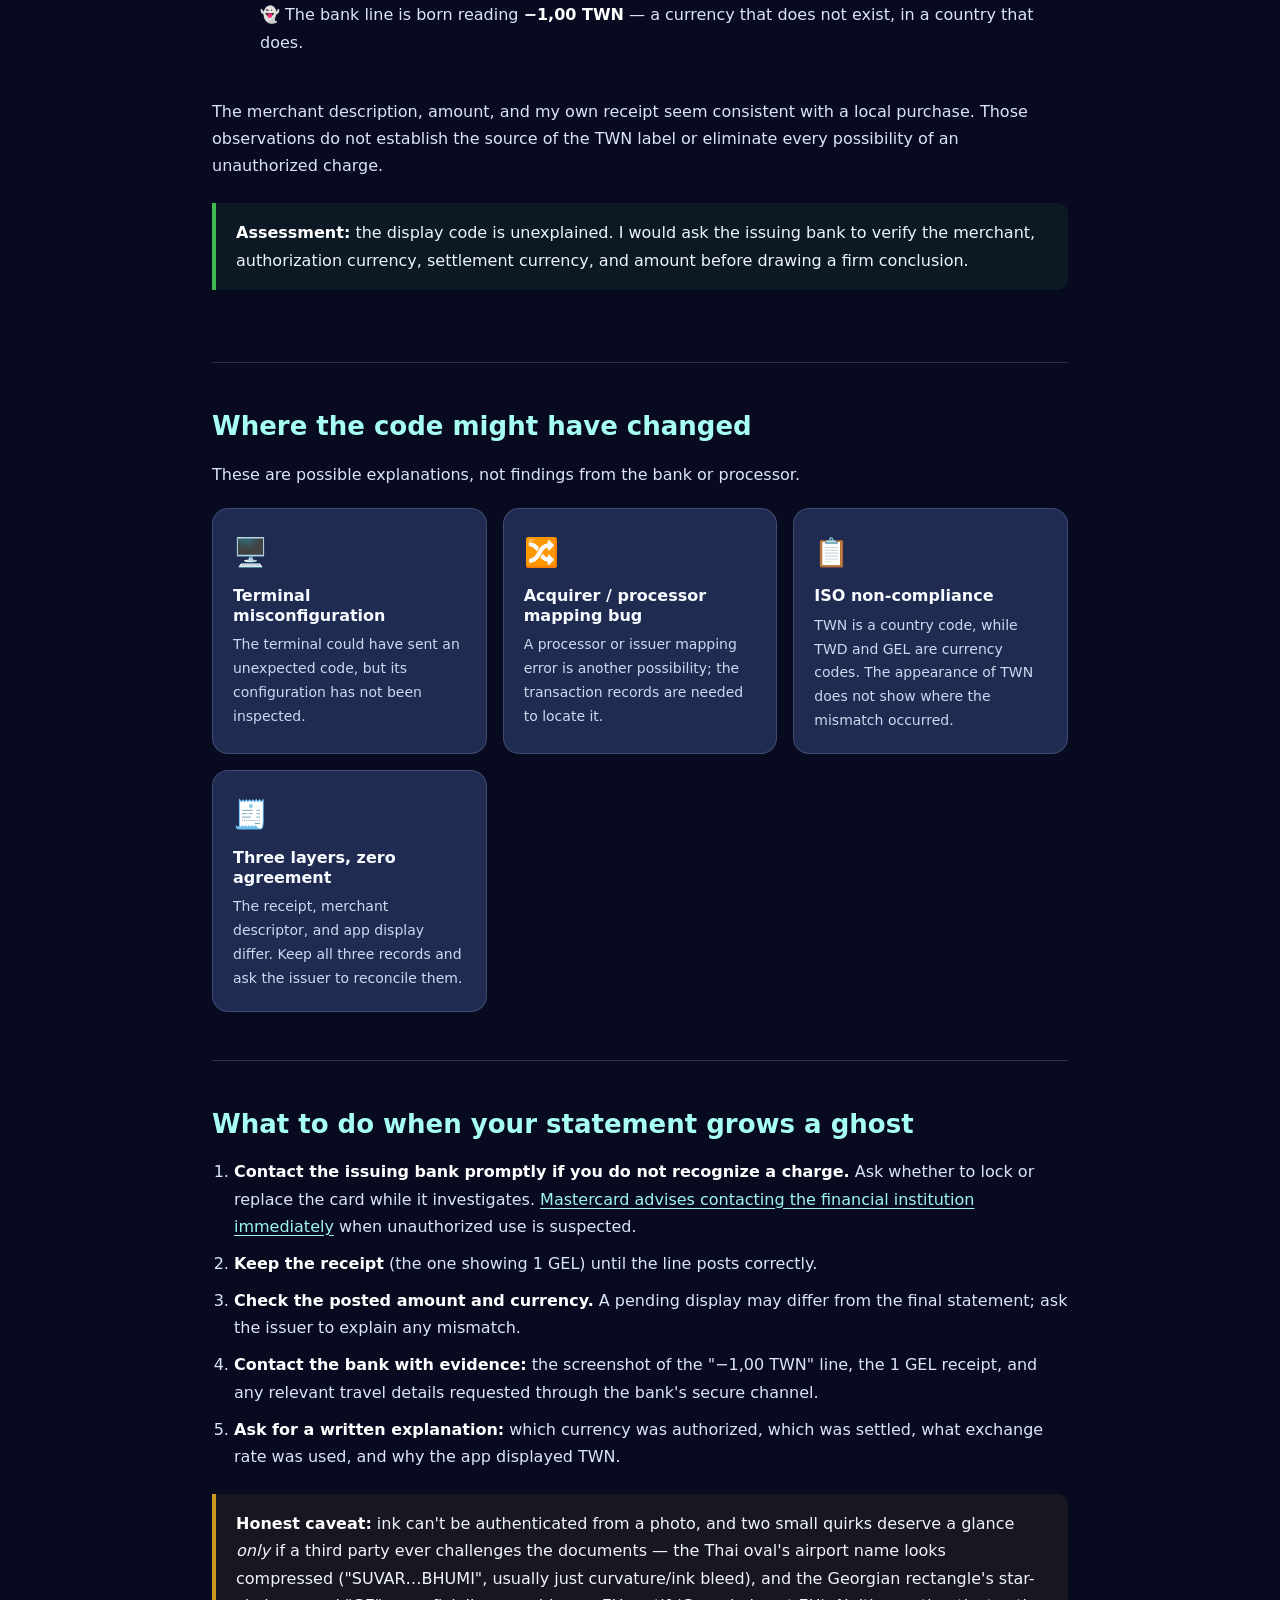
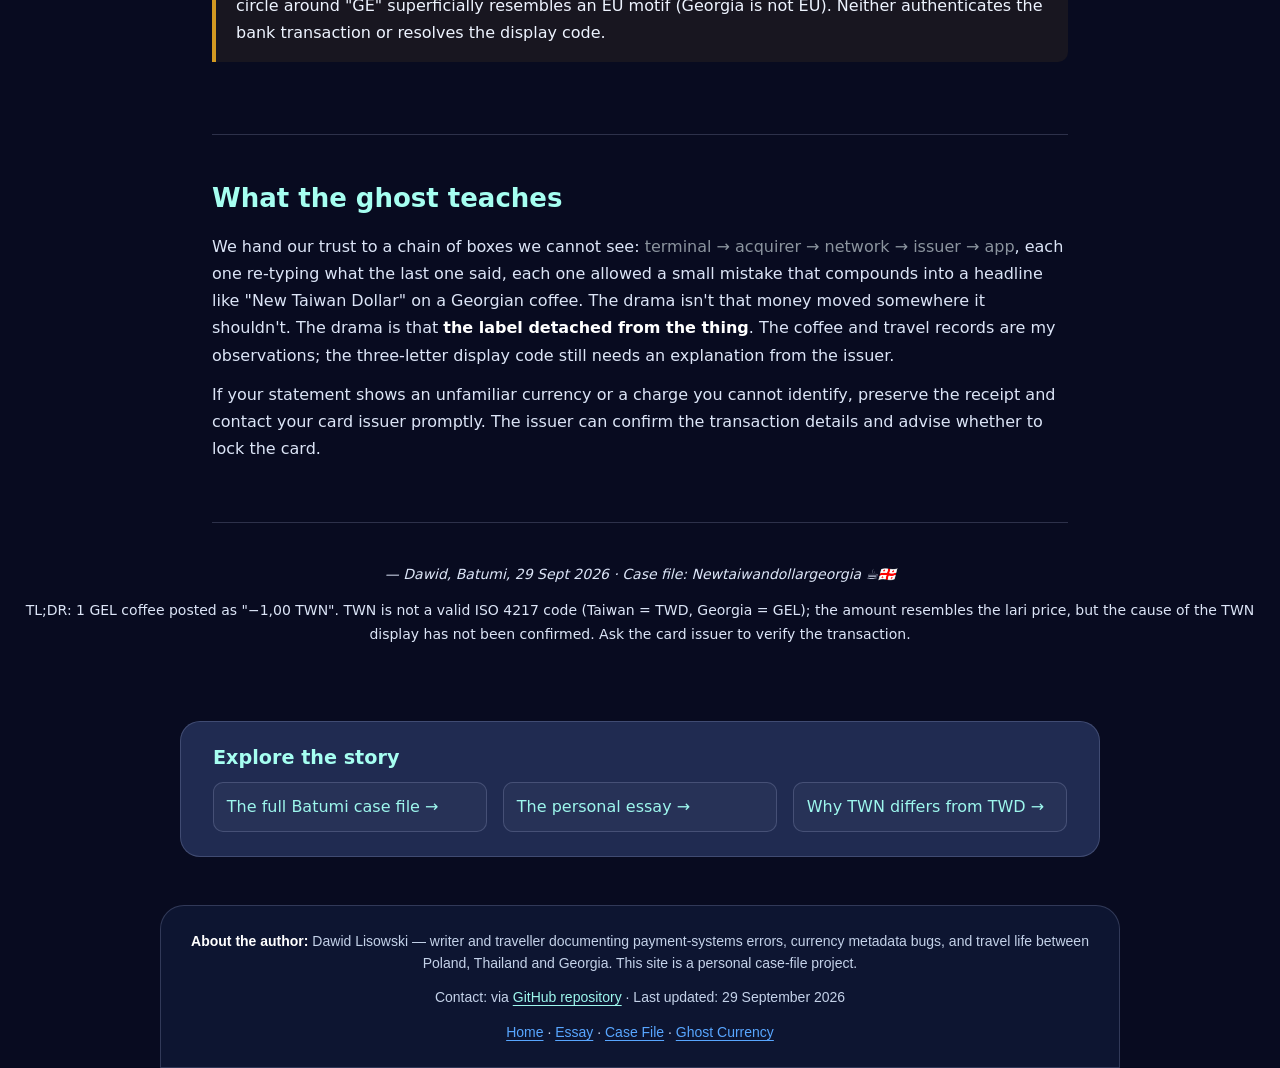
==== commit da21b9b6: "Improve currency case accuracy, privacy, and article navigation" ====
--- a/index.html
+++ b/index.html
@@ -212,7 +212,7 @@
 <a href="https://dawidmillenium-design.github.io/Newtaiwandollargeorgia/GeorgianVendingGroupLLC.html">Georgian Vending Group</a>
 <a href="https://dawidmillenium-design.github.io/Newtaiwandollargeorgia/NewTaiwanDollarForecast2026.html">TWD Forecast 2026</a>
 <a href="https://dawidmillenium-design.github.io/Newtaiwandollargeorgia/SGDtoTaiwanDollar.html">SGD→TWD Rate</a>
-<a href="https://dawidmillenium-design.github.io/Newtaiwandollargeorgia/TWNStockPriceLive.html">TWN "Stock"</a>
+<a href="https://dawidmillenium-design.github.io/Newtaiwandollargeorgia/TWNStockPriceLive.html">TWN Fund ticker</a>
 <a href="https://dawidmillenium-design.github.io/Newtaiwandollargeorgia/NomuraAssetManagementUSAInc.html">Nomura USA Profile</a>
 </nav>
 <a class="ghost-skip" href="#story">Skip to content</a>
@@ -224,22 +224,18 @@
   <div class="badge">Case file: Newtaiwandollargeorgia · Batumi, 29 Sep 2026</div>
   <h1 class="code">TWN</h1>
 <p style="text-align:center;font-size:22px;font-weight:700;margin-top:-6px;">The Ghost Currency Code — Hub &amp; Overview</p>
-  <p class="tagline">The currency that never was. <span class="strike">New Taiwan Dollar</span> → a firmware typo<br>
+  <p class="tagline">The currency that never was. <span class="strike">New Taiwan Dollar</span> → an unexplained display code<br>
   The story of a 1&nbsp;GEL coffee in Batumi, Georgia, haunted by a phantom three-letter code.</p>
 </header>
 
 <div class="wrap">
+<section class="start-here" aria-label="Start here"><h2>Start here</h2><p>New to the story? Read the <a href="https://dawidmillenium-design.github.io/Newtaiwandollargeorgia/TheGhostCurrencyofBatumi.html">Batumi case file</a> first, then the <a href="https://dawidmillenium-design.github.io/Newtaiwandollargeorgia/CurrencyThatNeverExisted.html">personal essay</a>. For the difference between a stock ticker and a currency code, see <a href="https://dawidmillenium-design.github.io/Newtaiwandollargeorgia/TWNStockPriceLive.html">the TWN explainer</a>.</p></section>
+
 
   <!-- THE LINE THAT STARTED IT ALL -->
   <section>
     <h2>The line that started it all</h2>
     <p>A coffee. One Georgian lari. A tap of the card, a beep, and the humid Black Sea air. Then, later that night, the banking app showed this:</p>
-    
-    <img src="https://dawidmillenium-design.github.io/Newtaiwandollargeorgia/newtaiwandollarinbatymipolandbankchina.jpg" 
-         width="800" 
-         height="600" 
-         alt="Digital banking statement screenshot from an ERSTE Bank debit card (Santander group) issued in Warsaw, showing a payment of 1 TWN for a cup of Americano coffee in Batumi, Georgia. Search engines map TWN to the New Taiwan Dollar, but technical analysis exposes it as a ghost currency error caused by a misconfigured terminal firmware ISO code."
-         style="max-width: 100%; height: auto; border-radius: 12px; border: 1px solid var(--border); margin: 16px 0;">
 
     <div class="statement" role="img" aria-label="Banking app transaction line showing minus 1,00 TWN">
       <div class="row">
@@ -247,10 +243,10 @@
         <span class="amount">−1,00 <span class="twn" title="TWN is NOT a valid ISO 4217 currency code — it does not exist.">TWN</span></span>
       </div>
       <div class="sub">georgian vending group, Tbilisi · Today</div>
-      <div class="sub">Dopasowana Mastercard debit ····2673</div>
+      <div class="sub">Dopasowana Mastercard debit ····••••</div>
     </div>
 
-    <p><strong>TWN. "New Taiwan Dollar." In Georgia.</strong> For a coffee drunk with one's own hands, in a country entered legally two weeks earlier, on a card that never left the wallet. The first instinct was the classic traveller's dread: a cloned card feeding through a terminal in Taipei. The second instinct — after looking at the numbers and the passport stamps — was warmer and stranger: <em>nobody cloned anything. The machine simply lied about what money is.</em></p>
+    <p><strong>TWN. "New Taiwan Dollar." In Georgia.</strong> For a coffee drunk with one's own hands, in a country entered legally two weeks earlier, on a card that never left the wallet. The first instinct was the classic traveller's dread: a cloned card feeding through a terminal in Taipei. The amount and location looked consistent with my coffee purchase, but the unexpected code still warranted a check with my card issuer.</p>
   </section>
 
   <!-- WHAT IS TWN -->
@@ -267,58 +263,55 @@
         <tr><td><strong>TWD</strong></td><td>New Taiwan Dollar 🇹🇼</td><td>Taiwan</td><td>The real Taiwan code — never touched the coffee</td></tr>
         <tr><td><strong>PLN</strong></td><td>Złoty 🇵🇱</td><td>Poland</td><td>Home currency — what the bank should settle in</td></tr>
         <tr><td><strong>THB</strong></td><td>Baht 🇹🇭</td><td>Thailand</td><td>Where the cardholder was 15 days earlier</td></tr>
-        <tr class="ghost"><td>TWN</td><td>(nothing)</td><td>🚫 nowhere</td><td>The ghost in the terminal's firmware</td></tr>
+        <tr class="ghost"><td>TWN</td><td>(nothing)</td><td>🚫 nowhere</td><td>An unexplained code on the app display</td></tr>
       </tbody>
     </table>
 
     <h3>The FX sanity check</h3>
-    <p>The number next to the ghost is honest: <strong>1,00</strong> — the lari price, digit for digit. One GEL ≈ 1.4–1.5&nbsp;zł ≈ 11–12&nbsp;TWD. A genuine 1-TWD charge would be about 0.12&nbsp;zł — pocket change, not a coffee. So "1,00 TWN" can only be the raw GEL figure wearing a stolen, invalid label. The amount field survived the journey intact; the currency field got mangled somewhere between the vending terminal, the Georgian acquirer in Tbilisi, and the bank's parser.</p>
+    <p>The number next to the ghost is honest: <strong>1,00</strong> — the lari price, digit for digit. One GEL ≈ 1.4–1.5&nbsp;zł ≈ 11–12&nbsp;TWD. A genuine 1-TWD charge would be about 0.12&nbsp;zł — pocket change, not a coffee. The matching amount suggests a display or mapping problem, but it does not identify which part of the payment chain produced the label. Only the card issuer or processor can confirm how the charge was authorized and settled.</p>
   </section>
 
   <!-- WHY IT'S NOT FRAUD -->
   <section>
-    <h2>Why it isn't fraud — the ink says so</h2>
-    <p>Fraud has a geography problem, and this case resolves it for free. The passport stamps place the cardholder — and the card — physically in Georgia:</p>
+    <h2>What the records do and do not show</h2>
+    <p>Travel records place me in Georgia around the time of the coffee purchase. They help explain the context, but they cannot by themselves authenticate the card transaction or rule out unauthorized use:</p>
 
     <ul class="timeline">
-      <li><span class="date">18 Jul 2019</span><br>Old passport <strong>ES1421811</strong> issued — later voided with a cancellation punch-hole through its MRZ.</li>
-      <li><span class="date">20 Jul 2026</span><br>New passport <strong>FL0263070</strong> issued by the Consul of Poland in Bangkok (valid to 2036) — proof of mid-2026 residence in Thailand.</li>
+      <li><span class="date">18 Jul 2019</span><br>An older passport was issued; its number is withheld from this public article.</li>
+      <li><span class="date">20 Jul 2026</span><br>A replacement passport was issued in Bangkok; its number is withheld from this public article.</li>
       <li><span class="date">14 Sep 2026</span><br>🛫 <strong>Suvarnabhumi Airport</strong> — oval blue Thai IMMIGRATION stamp: DEPARTED.</li>
       <li><span class="date">15 Sep 2026</span><br>✈️ <strong>BATUMI · GE · 15 09 2026 · 0387</strong> — rectangular grey entry stamp with the five-cross icon: arrival by air at Batumi International.</li>
       <li><span class="date">29 Sep 2026</span><br>☕ The 1 GEL coffee. Timestamped "Today", merchant descriptor <em>georgian vending group</em>. Two weeks deep inside Georgia.</li>
       <li class="ghost"><span class="date">Same moment</span><br>👻 The bank line is born reading <strong>−1,00 TWN</strong> — a currency that does not exist, in a country that does.</li>
     </ul>
 
-    <p>A cloned card swiped in Taiwan would carry a <em>Taiwanese</em> merchant name and a <em>TWD</em> amount unrelated to any latte. It would not greet you with "Hello, Dawid!" on your own logged-in app, matching DAVID LISOWSKI on the data page, on a card ending 2673 you personally activated. And the Tbilisi-vs-Batumi descriptor mismatch? Normal noise: most Georgian acquirers and vending operators are registered in the capital, so the statement prints the processor's home city while the terminal sits on a Batumi boulevard.</p>
-
-    <div class="callout">
-      <strong>Verdict:</strong> local transaction, bad metadata. You paid 1 GEL at a Batumi merchant with your own card while legally inside Georgia. No evidence of skimming or cloning — just a broken currency tag on an otherwise correct amount.
-    </div>
+    <p>The merchant description, amount, and my own receipt seem consistent with a local purchase. Those observations do not establish the source of the TWN label or eliminate every possibility of an unauthorized charge.</p>
+    <div class="callout"><strong>Assessment:</strong> the display code is unexplained. I would ask the issuing bank to verify the merchant, authorization currency, settlement currency, and amount before drawing a firm conclusion.</div>
   </section>
 
   <!-- MOST LIKELY CAUSES -->
   <section>
-    <h2>How a ghost gets into the machine</h2>
+    <h2>Where the code might have changed</h2><p>These are possible explanations, not findings from the bank or processor.</p>
     <div class="grid">
       <div class="card">
         <div class="icon">🖥️</div>
         <h3>Terminal misconfiguration</h3>
-        <p>A cheap vending terminal ships with a corrupted currency table in its firmware — a hole shaped like TWN where GEL should be.</p>
+        <p>The terminal could have sent an unexpected code, but its configuration has not been inspected.</p>
       </div>
       <div class="card">
         <div class="icon">🔀</div>
         <h3>Acquirer / processor mapping bug</h3>
-        <p>Somewhere between the Georgian terminal and the issuing bank's parser, the GEL field got re-tagged with garbage during message translation.</p>
+        <p>A processor or issuer mapping error is another possibility; the transaction records are needed to locate it.</p>
       </div>
       <div class="card">
         <div class="icon">📋</div>
         <h3>ISO non-compliance</h3>
-        <p>Someone used "TWN" — Taiwan's ISO 3166 <em>country</em> code — in a slot that expects an ISO 4217 <em>currency</em> code. Country ≠ currency.</p>
+        <p>TWN is a country code, while TWD and GEL are currency codes. The appearance of TWN does not show where the mismatch occurred.</p>
       </div>
       <div class="card">
         <div class="icon">🧾</div>
         <h3>Three layers, zero agreement</h3>
-        <p>Receipt said ALLIANCE PALACA, descriptor said "georgian vending group, Tbilisi", currency said "TWN". The payment stack is a Rorschach test — trust the ink, not the metadata.</p>
+        <p>The receipt, merchant descriptor, and app display differ. Keep all three records and ask the issuer to reconcile them.</p>
       </div>
     </div>
   </section>
@@ -327,31 +320,32 @@
   <section>
     <h2>What to do when your statement grows a ghost</h2>
     <ol class="steps">
-      <li><strong>Don't panic-block the card.</strong> The geography and the amount both point to a genuine local sale. Freezing a good card over a firmware typo buys you a week in support purgatory.</li>
+      <li><strong>Contact the issuing bank promptly if you do not recognize a charge.</strong> Ask whether to lock or replace the card while it investigates. <a href="https://www.mastercard.com/ge/en/personal/protection-and-security/zero-liability-protection.html">Mastercard advises contacting the financial institution immediately</a> when unauthorized use is suspected.</li>
       <li><strong>Keep the receipt</strong> (the one showing 1 GEL) until the line posts correctly.</li>
-      <li><strong>Watch the settled zł amount.</strong> If the back-office really tried to convert "1.00 TWN", you'll see either a comically tiny posting (~0.1–0.2 zł) or the item held/rejected — both fixable, and both prove the display is wrong.</li>
-      <li><strong>Contact the bank with evidence:</strong> the screenshot of the "−1,00 TWN" line, the 1 GEL receipt, and optionally the Batumi entry stamp (15 09 2026) as proof of life in Georgia, not Taiwan.</li>
-      <li><strong>Request, in writing:</strong> relabel the currency code to GEL and confirm the FX conversion actually used. A non-existent ISO code breaks reconciliation and can trip false fraud flags later.</li>
+      <li><strong>Check the posted amount and currency.</strong> A pending display may differ from the final statement; ask the issuer to explain any mismatch.</li>
+      <li><strong>Contact the bank with evidence:</strong> the screenshot of the "−1,00 TWN" line, the 1 GEL receipt, and any relevant travel details requested through the bank's secure channel.</li>
+      <li><strong>Ask for a written explanation:</strong> which currency was authorized, which was settled, what exchange rate was used, and why the app displayed TWN.</li>
     </ol>
     <div class="callout warn">
-      <strong>Honest caveat:</strong> ink can't be authenticated from a photo, and two small quirks deserve a glance <em>only</em> if a third party ever challenges the documents — the Thai oval's airport name looks compressed ("SUVAR…BHUMI", usually just curvature/ink bleed), and the Georgian rectangle's star-circle around "GE" superficially resembles an EU motif (Georgia is not EU). Neither affects the verdict above.
+      <strong>Honest caveat:</strong> ink can't be authenticated from a photo, and two small quirks deserve a glance <em>only</em> if a third party ever challenges the documents — the Thai oval's airport name looks compressed ("SUVAR…BHUMI", usually just curvature/ink bleed), and the Georgian rectangle's star-circle around "GE" superficially resembles an EU motif (Georgia is not EU). Neither authenticates the bank transaction or resolves the display code.
     </div>
   </section>
 
   <!-- LESSON -->
   <section>
     <h2>What the ghost teaches</h2>
-    <p>We hand our trust to a chain of boxes we cannot see: <span class="muted">terminal → acquirer → network → issuer → app</span>, each one re-typing what the last one said, each one allowed a small mistake that compounds into a headline like "New Taiwan Dollar" on a Georgian coffee. The drama isn't that money moved somewhere it shouldn't. The drama is that <strong>the label detached from the thing</strong>. The lari was real, the coffee was real, the stamps were real; only the three letters were a hallucination.</p>
-    <p>So the next time your statement shows a currency you've never heard of, before you reach for the "block card" button — reach for your passport instead. Sometimes the scariest line on the screen is just a machine that forgot what world it lives in, and the ink, patient and boring, is the only one telling the truth.</p>
+    <p>We hand our trust to a chain of boxes we cannot see: <span class="muted">terminal → acquirer → network → issuer → app</span>, each one re-typing what the last one said, each one allowed a small mistake that compounds into a headline like "New Taiwan Dollar" on a Georgian coffee. The drama isn't that money moved somewhere it shouldn't. The drama is that <strong>the label detached from the thing</strong>. The coffee and travel records are my observations; the three-letter display code still needs an explanation from the issuer.</p>
+    <p>If your statement shows an unfamiliar currency or a charge you cannot identify, preserve the receipt and contact your card issuer promptly. The issuer can confirm the transaction details and advise whether to lock the card.</p>
   </section>
 
 </div>
 
 <footer>
   <p class="sig">— Dawid, Batumi, 29 Sept 2026 · Case file: Newtaiwandollargeorgia ☕🇬🇪</p>
-  <p>TL;DR: 1 GEL coffee posted as "−1,00 TWN". TWN is not a valid ISO 4217 code (Taiwan = TWD, Georgia = GEL); the amount is the real lari price — only the currency tag is corrupted. Fix the label with the bank, don't freeze the card over a typo.</p>
+  <p>TL;DR: 1 GEL coffee posted as "−1,00 TWN". TWN is not a valid ISO 4217 code (Taiwan = TWD, Georgia = GEL); the amount resembles the lari price, but the cause of the TWN display has not been confirmed. Ask the card issuer to verify the transaction.</p>
 </footer>
 
+<aside class="related-reading" aria-label="Related reading"><h2>Explore the story</h2><ul><li><a href="https://dawidmillenium-design.github.io/Newtaiwandollargeorgia/TheGhostCurrencyofBatumi.html">The full Batumi case file →</a></li><li><a href="https://dawidmillenium-design.github.io/Newtaiwandollargeorgia/CurrencyThatNeverExisted.html">The personal essay →</a></li><li><a href="https://dawidmillenium-design.github.io/Newtaiwandollargeorgia/TWNStockPriceLive.html">Why TWN differs from TWD →</a></li></ul></aside>
 <footer class="audit-footer" style="margin-top:40px;padding:24px 16px;border-top:1px solid #30363d;background:#161b22;color:#8b949e;font:14px/1.6 -apple-system,BlinkMacSystemFont,'Segoe UI',Roboto,Arial,sans-serif;text-align:center;">
 <p><strong>About the author:</strong> Dawid Lisowski — writer and traveller documenting payment-systems errors, currency metadata bugs, and travel life between Poland, Thailand and Georgia. This site is a personal case-file project.</p>
 <p>Contact: via <a href="https://github.com/dawidmillenium-design/Newtaiwandollargeorgia" rel="nofollow noopener" target="_blank">GitHub repository</a> · Last updated: 29 September 2026</p>
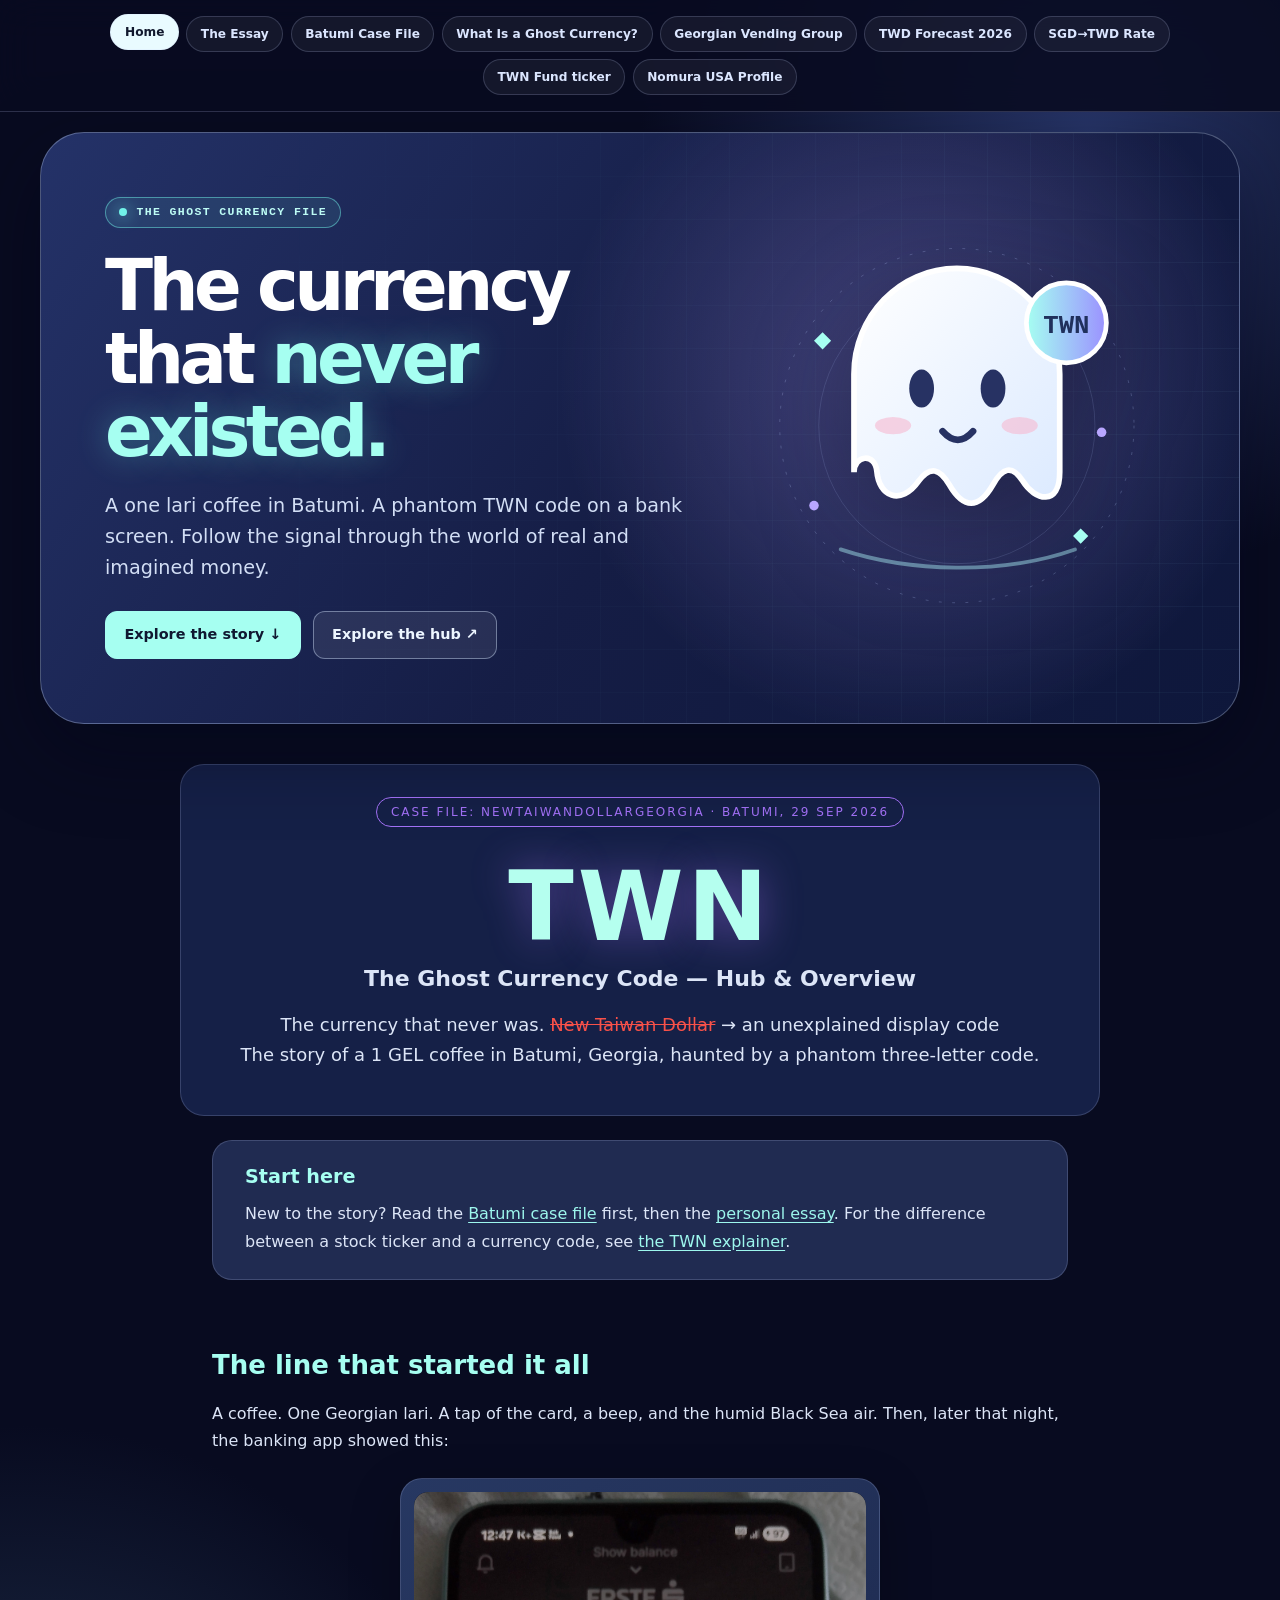
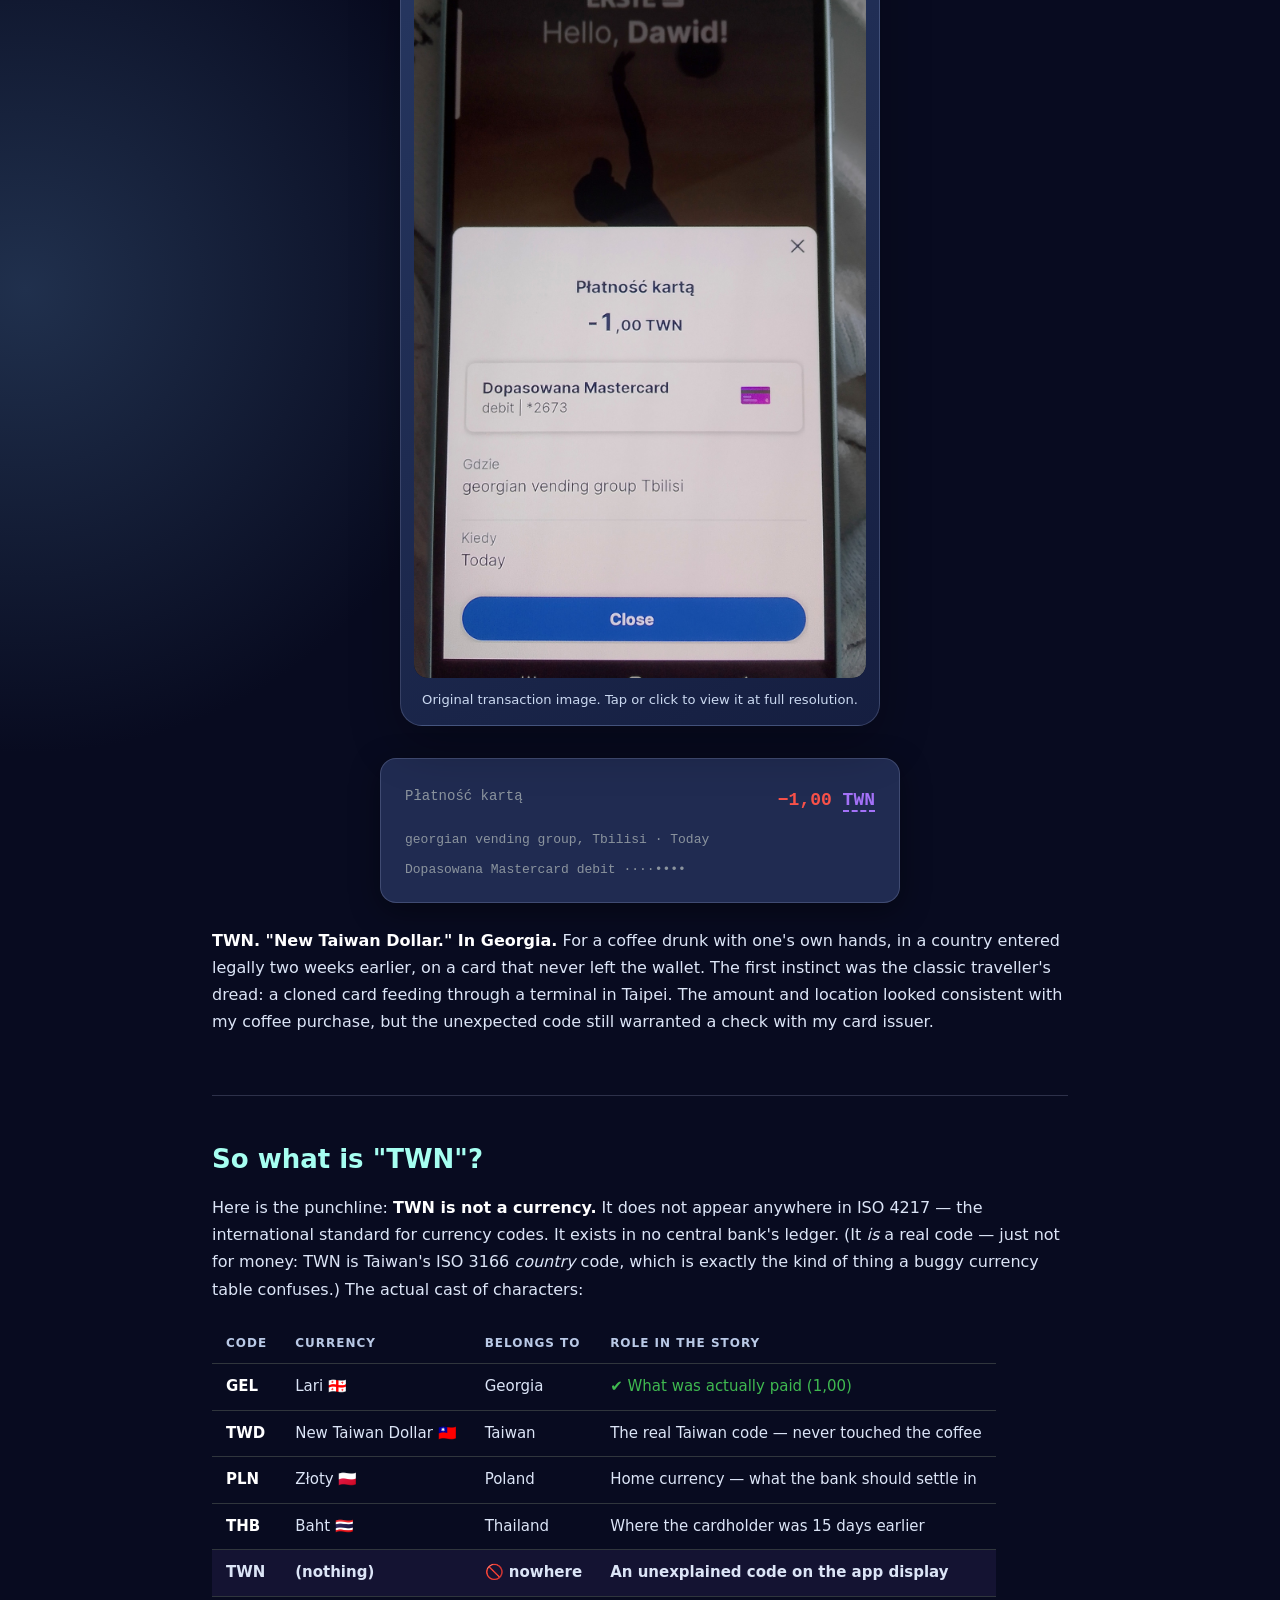
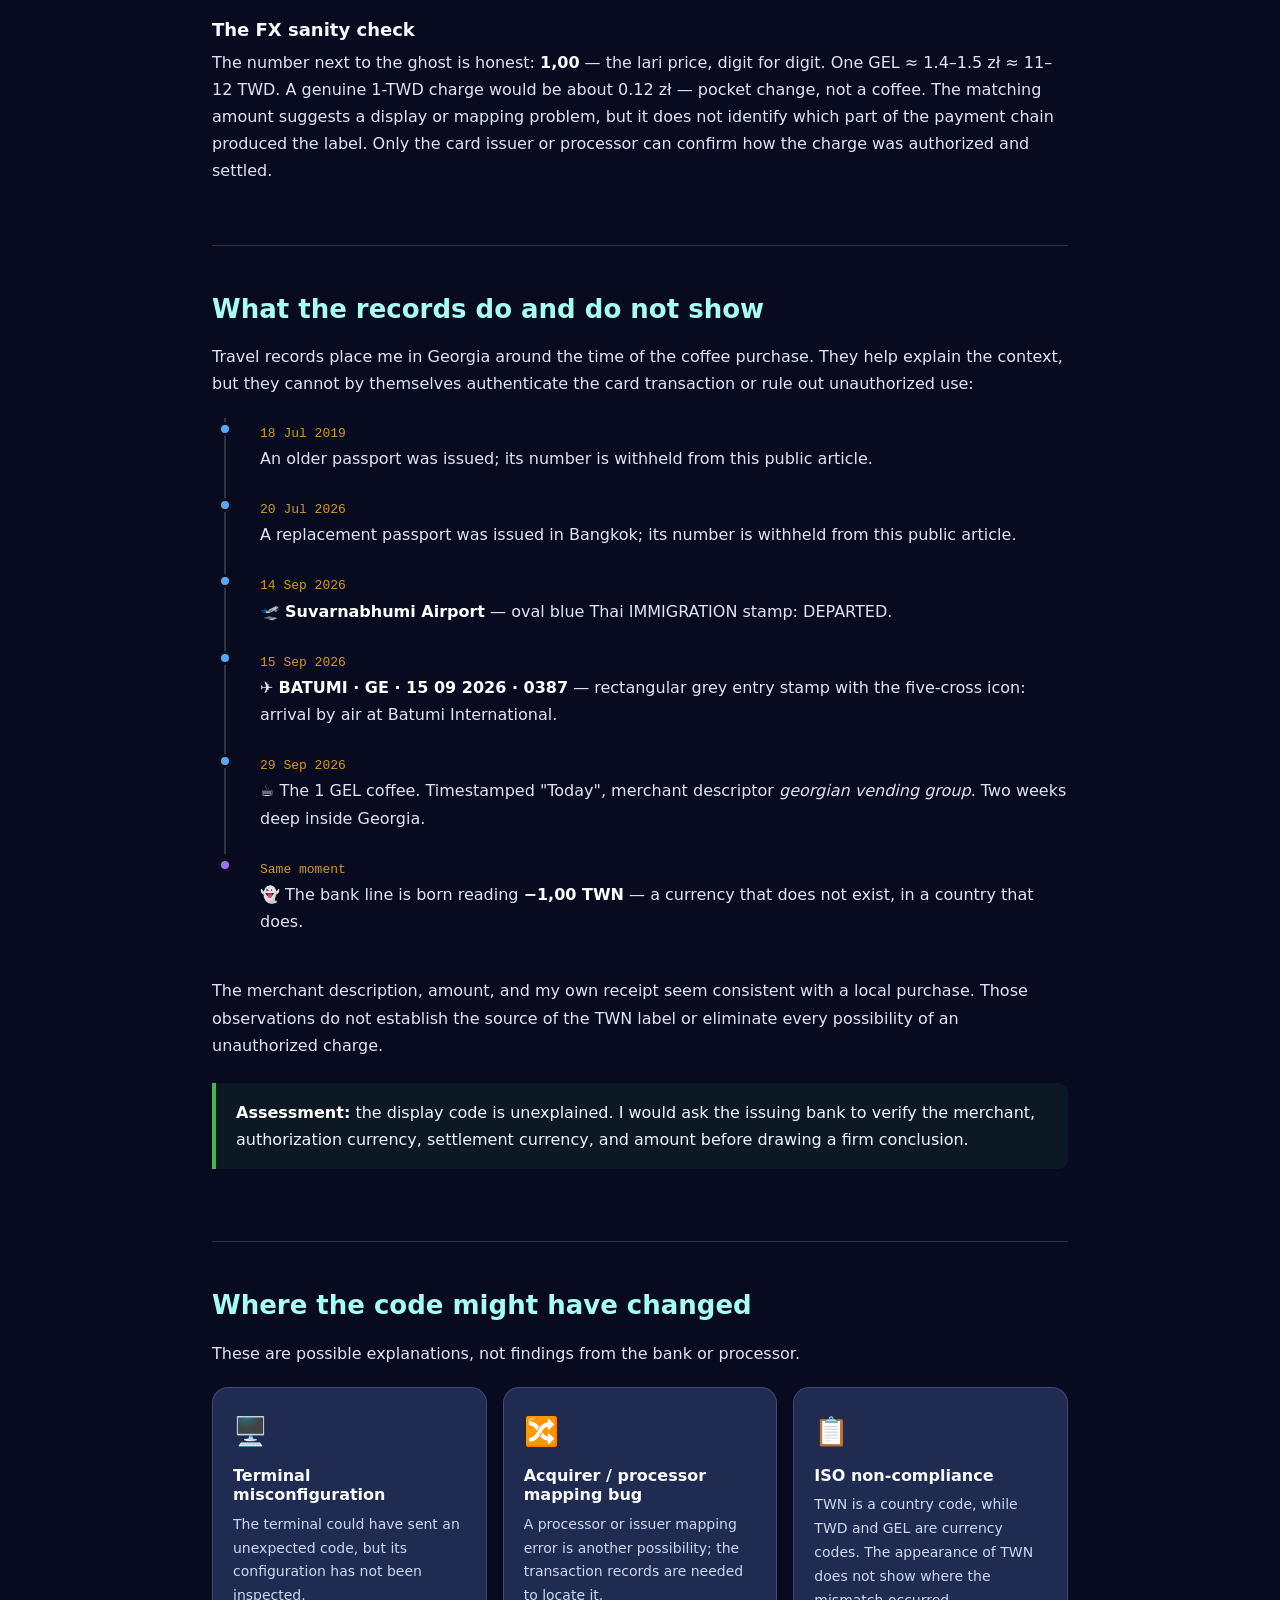
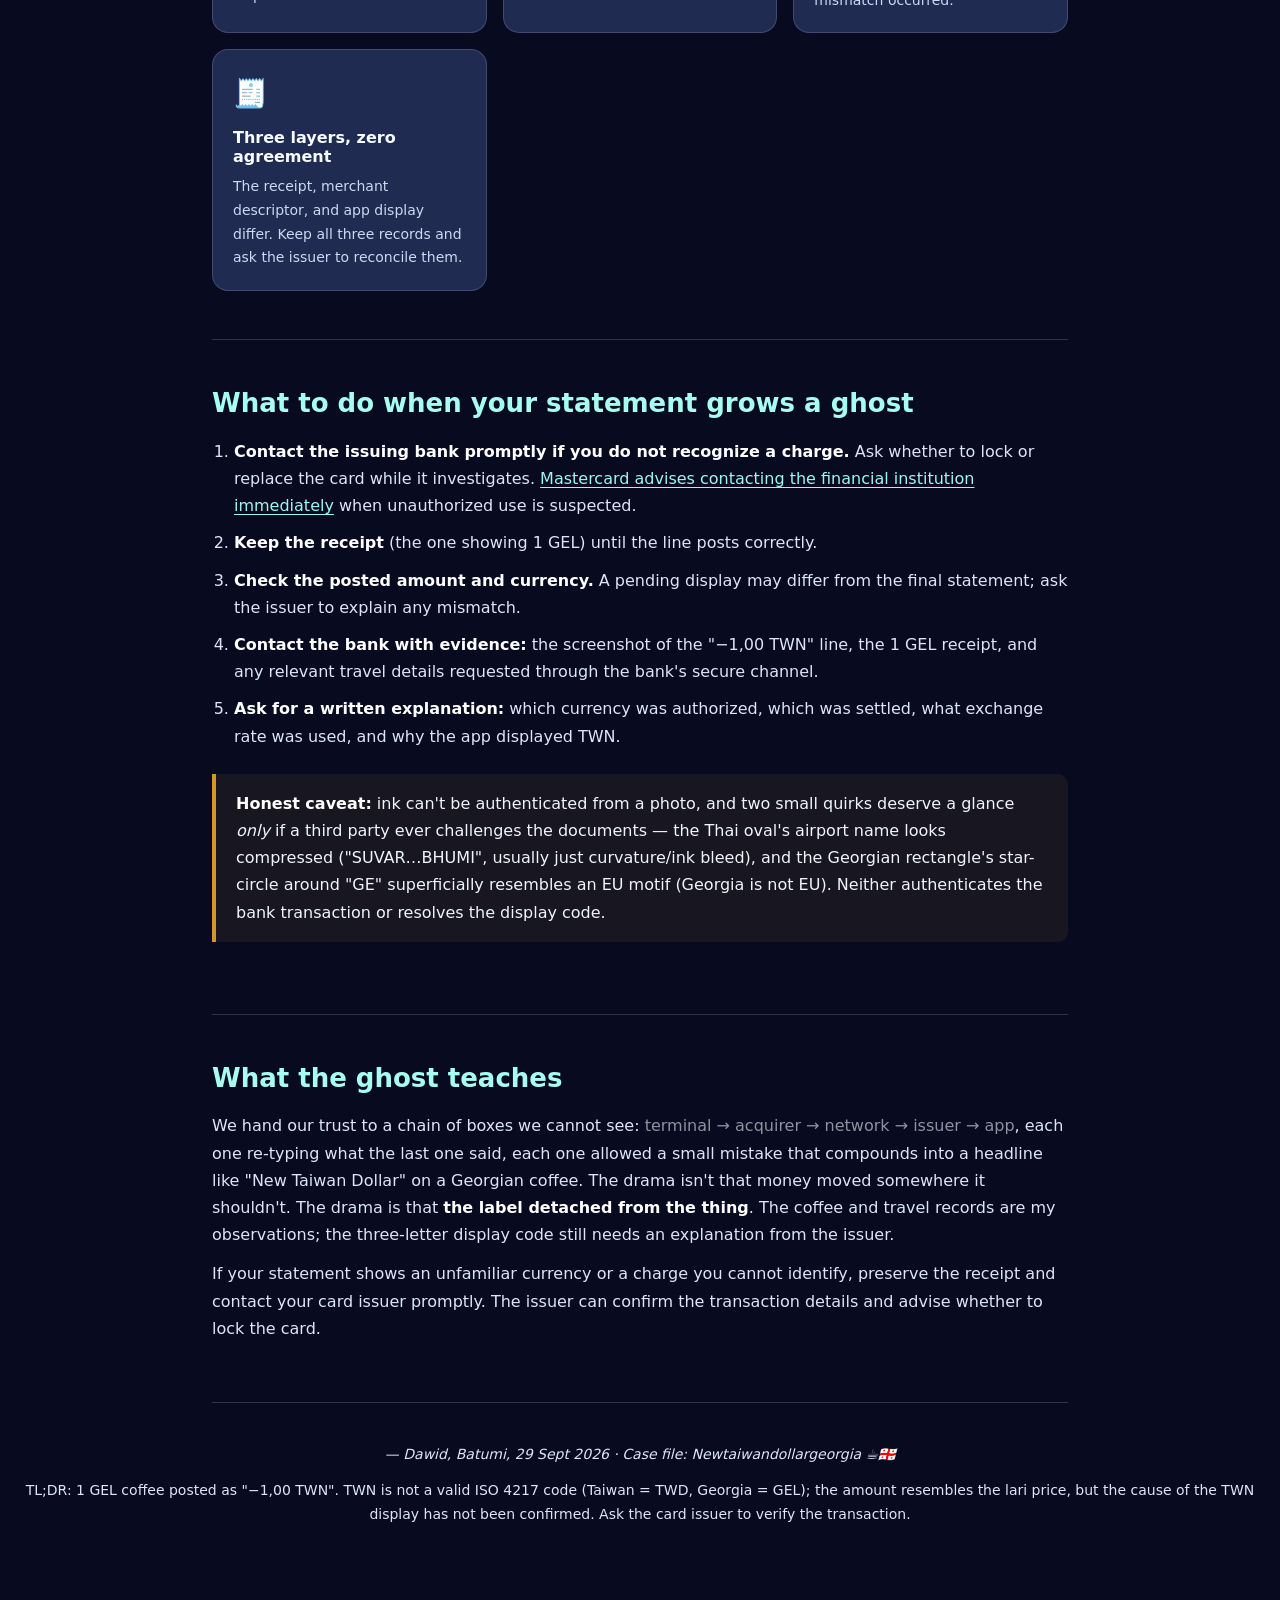
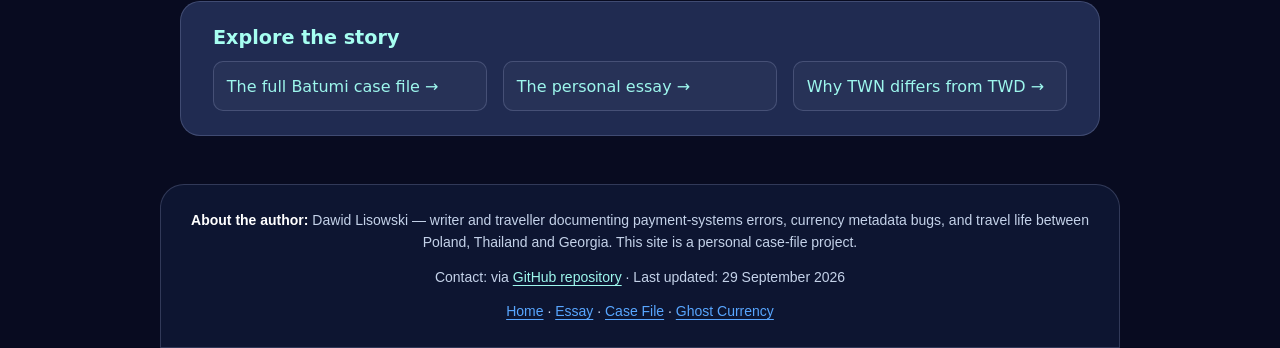
==== commit bf0d9e8f: "Display transaction image responsively on homepage" ====
--- a/index.html
+++ b/index.html
@@ -236,6 +236,13 @@
   <section>
     <h2>The line that started it all</h2>
     <p>A coffee. One Georgian lari. A tap of the card, a beep, and the humid Black Sea air. Then, later that night, the banking app showed this:</p>
+    <figure class="transaction-image">
+      <a href="https://dawidmillenium-design.github.io/Newtaiwandollargeorgia/newtaiwandollarinbatymipolandbankchina.jpg" aria-label="Open the original transaction image at full resolution">
+        <img src="https://dawidmillenium-design.github.io/Newtaiwandollargeorgia/newtaiwandollarinbatymipolandbankchina.jpg" width="2261" height="3931" loading="lazy" decoding="async" alt="Banking app screenshot showing a reported card payment labeled minus 1,00 TWN.">
+      </a>
+      <figcaption>Original transaction image. Tap or click to view it at full resolution.</figcaption>
+    </figure>
+
 
     <div class="statement" role="img" aria-label="Banking app transaction line showing minus 1,00 TWN">
       <div class="row">
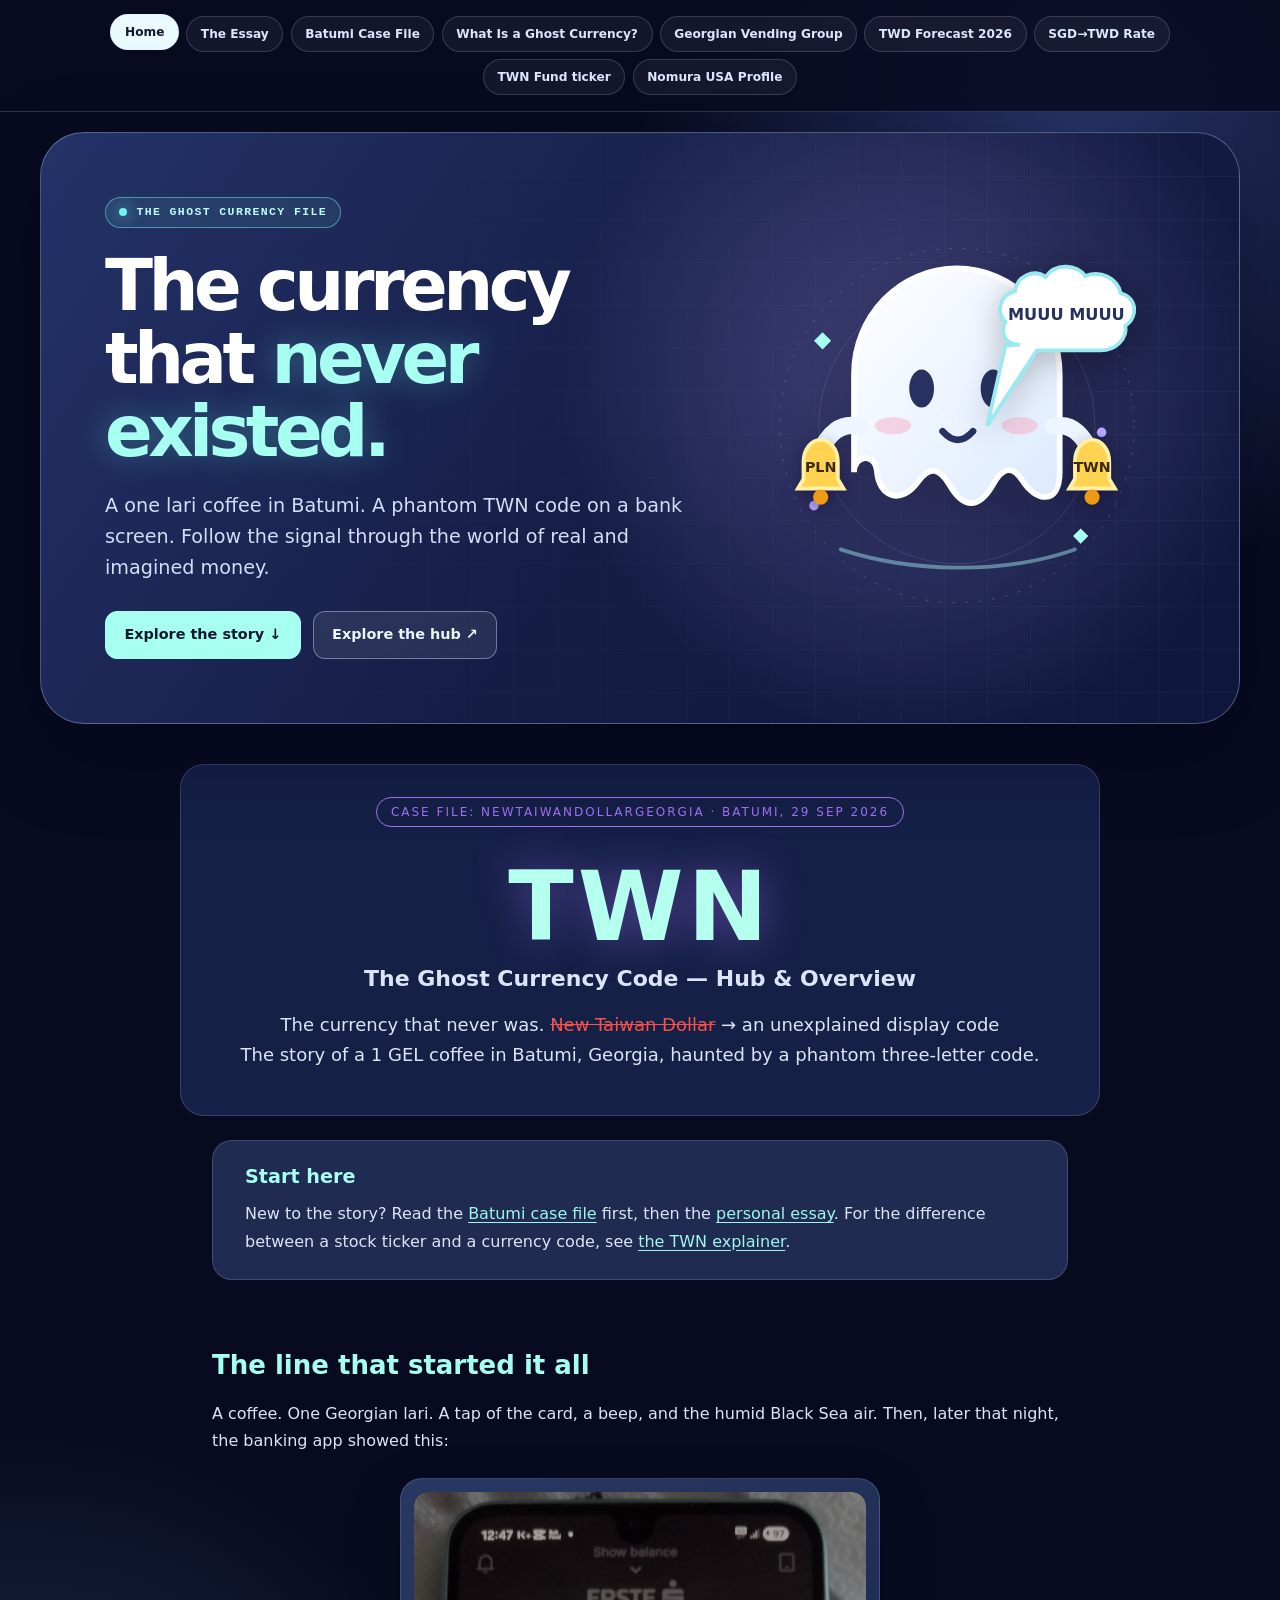
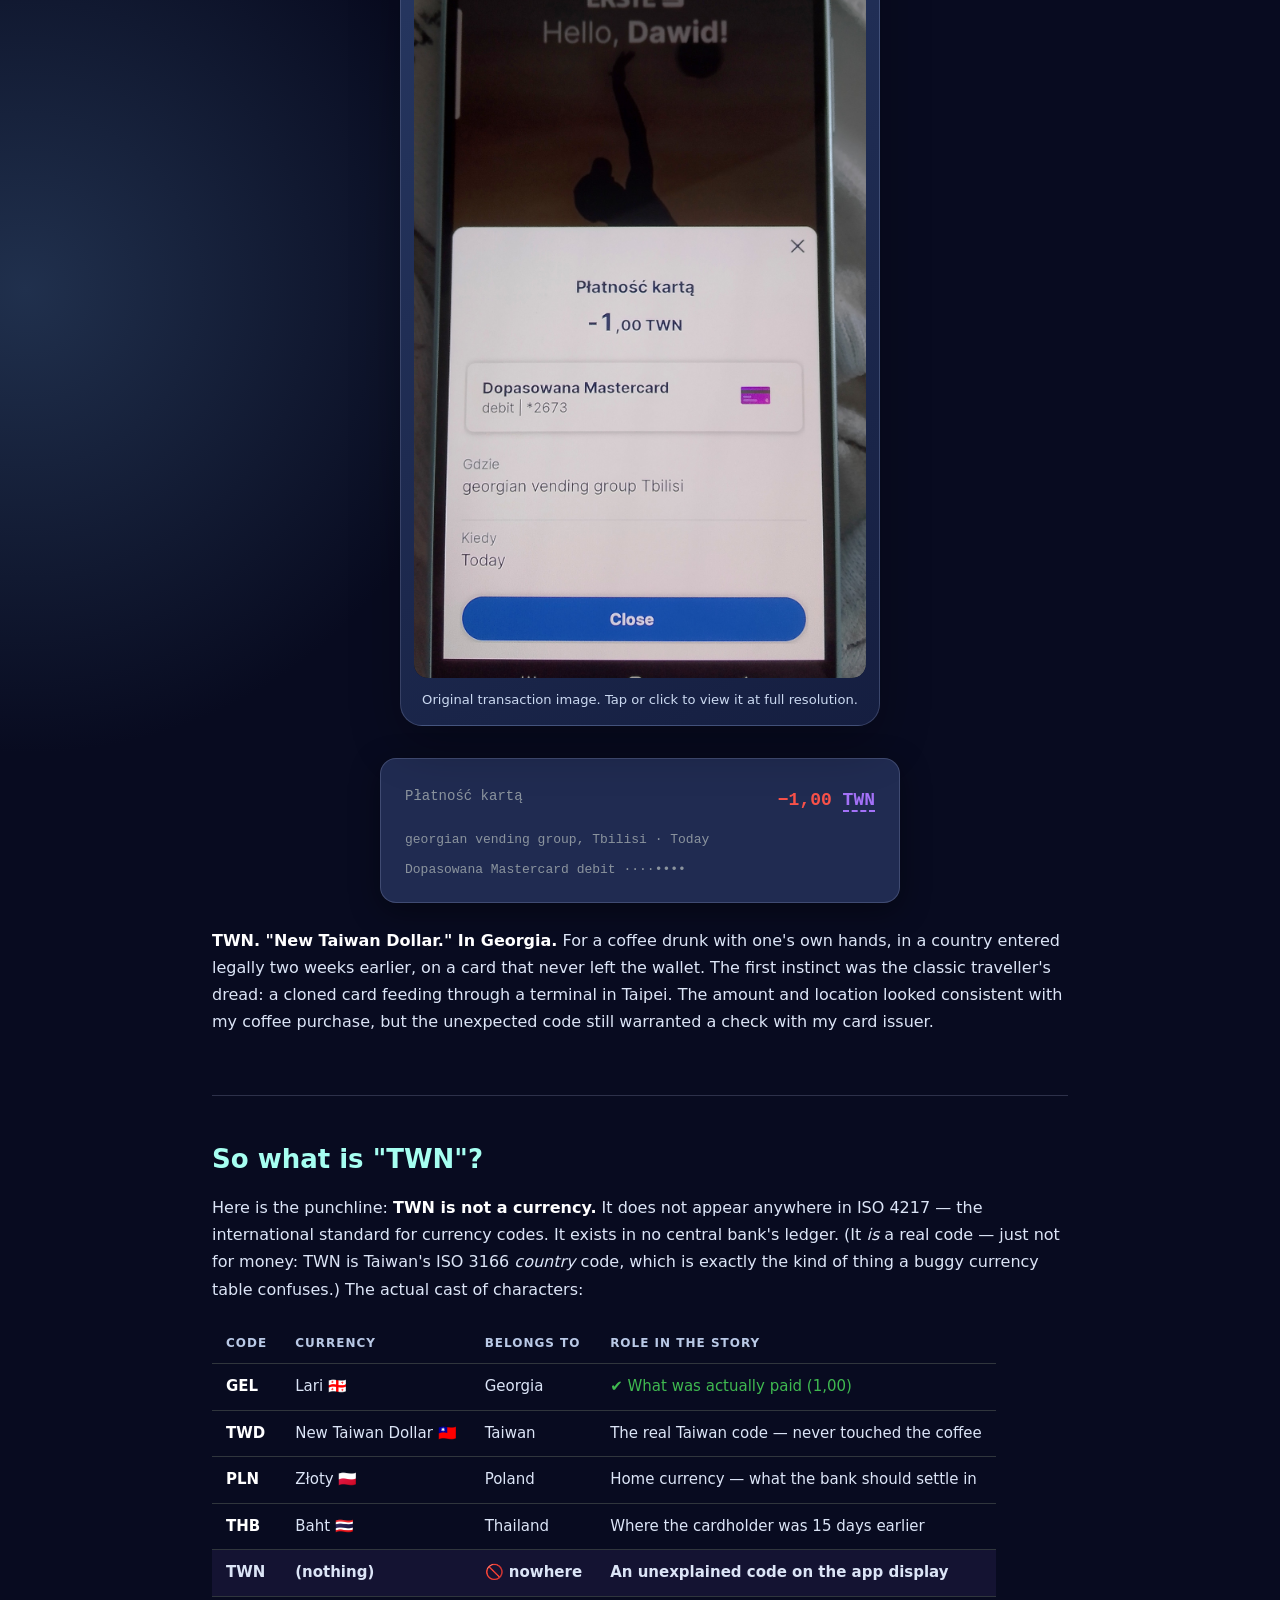
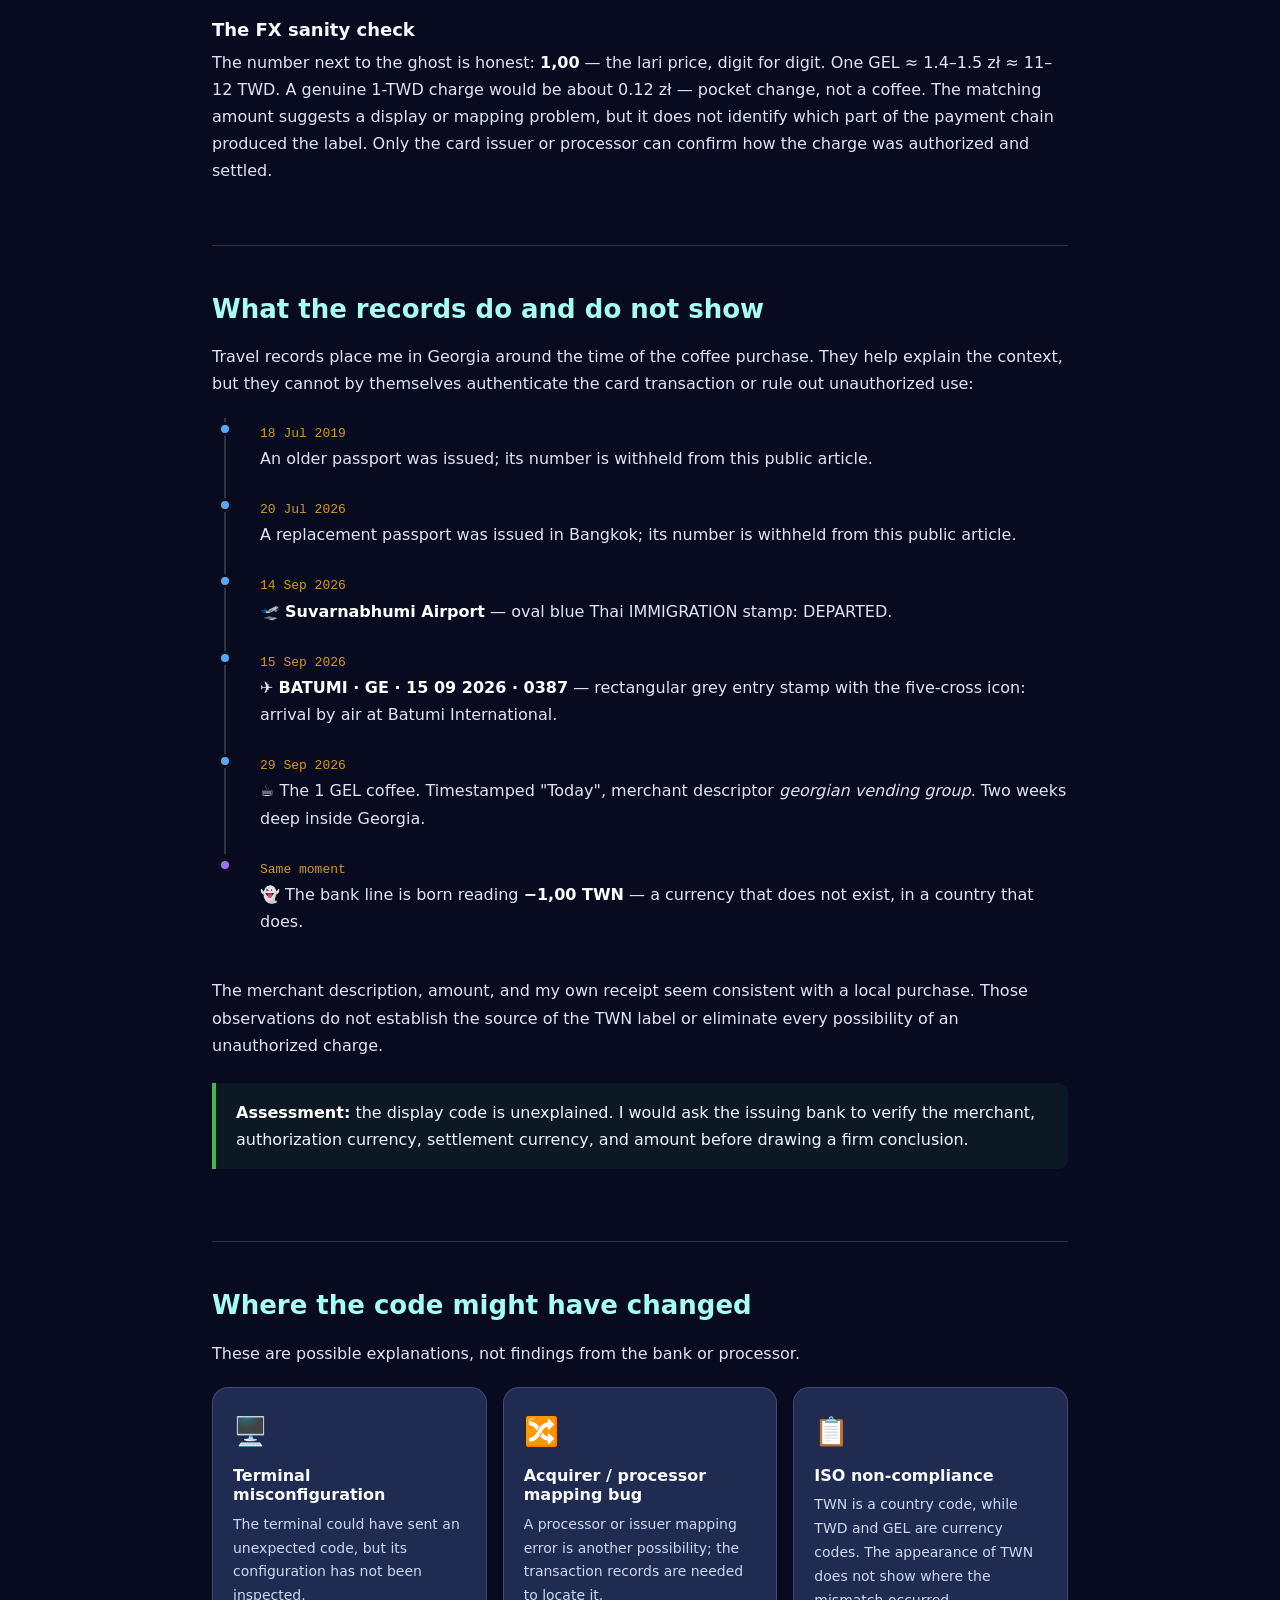
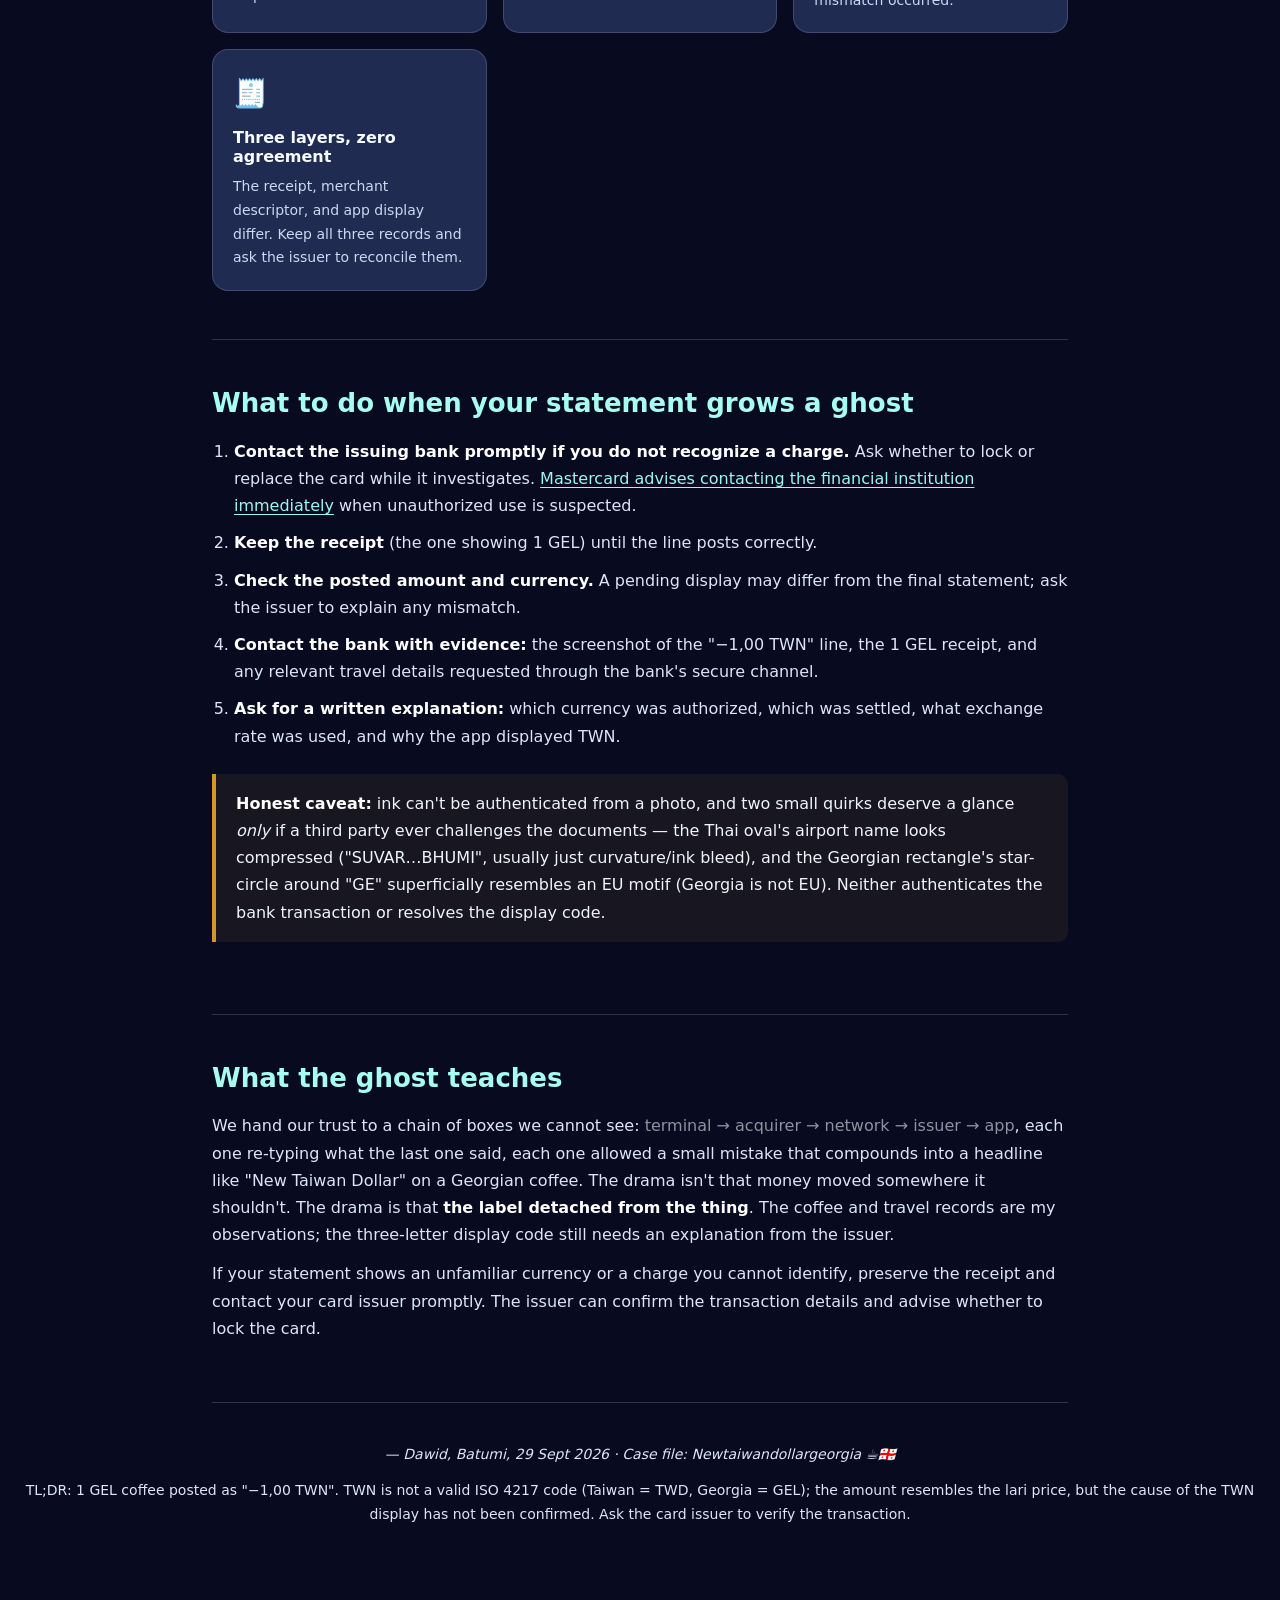
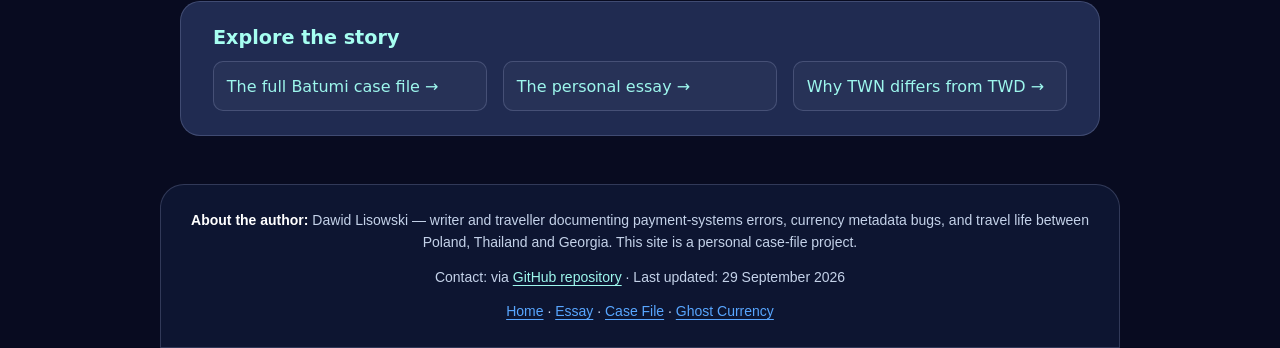
==== commit 4bc928dc: "Animate ghost with PLN and TWN bells and show THB evidence image" ====
--- a/index.html
+++ b/index.html
@@ -195,7 +195,7 @@
   ]
 }
 </script>
-<link rel="stylesheet" href="https://dawidmillenium-design.github.io/Newtaiwandollargeorgia/ghost-cloud.css">
+<link rel="stylesheet" href="https://dawidmillenium-design.github.io/Newtaiwandollargeorgia/ghost-cloud.css?v=20260929-bells">
 </head>
 <body class="ghost-theme">
 <style>
@@ -216,7 +216,7 @@
 <a href="https://dawidmillenium-design.github.io/Newtaiwandollargeorgia/NomuraAssetManagementUSAInc.html">Nomura USA Profile</a>
 </nav>
 <a class="ghost-skip" href="#story">Skip to content</a>
-<section class="ghost-hero" aria-label="Site introduction"><div class="ghost-copy"><p class="ghost-eyebrow">THE GHOST CURRENCY FILE</p><p class="ghost-title">The currency that <em>never existed.</em></p><p class="ghost-lead">A one lari coffee in Batumi. A phantom TWN code on a bank screen. Follow the signal through the world of real and imagined money.</p><div class="ghost-actions"><a href="#story">Explore the story ↓</a><a href="https://dawidmillenium-design.github.io/Newtaiwandollargeorgia/index.html">Explore the hub ↗</a></div></div><div class="ghost-art" aria-hidden="true"><svg viewBox="0 0 420 440" xmlns="http://www.w3.org/2000/svg"><defs><linearGradient id="ghost-fill" x1="0" y1="0" x2="1" y2="1"><stop stop-color="#fff"/><stop offset="1" stop-color="#dceaff"/></linearGradient><linearGradient id="coin-fill" x1="0" x2="1"><stop stop-color="#a6fff1"/><stop offset="1" stop-color="#9b91ff"/></linearGradient></defs><circle cx="213" cy="218" r="186" fill="none" stroke="#b5c9ff" stroke-opacity=".26" stroke-dasharray="3 11"/><circle cx="213" cy="218" r="145" fill="none" stroke="#b5c9ff" stroke-opacity=".15"/><path d="M105 267V164c0-61 48-111 108-111s108 50 108 111v103c0 36-26 30-39 9-11-17-21-14-31 4-15 26-31 26-46 0-10-17-20-20-32-4-19 27-42 16-44-10-2-20-24-17-24 1Z" fill="url(#ghost-fill)" stroke="#fff" stroke-width="6"/><ellipse cx="176" cy="179" rx="13" ry="20" fill="#273263"/><ellipse cx="251" cy="179" rx="13" ry="20" fill="#273263"/><path d="M198 224q16 18 32 0" fill="none" stroke="#273263" stroke-linecap="round" stroke-width="7"/><ellipse cx="146" cy="218" rx="19" ry="9" fill="#f7b9d1" opacity=".6"/><ellipse cx="279" cy="218" rx="19" ry="9" fill="#f7b9d1" opacity=".6"/><circle cx="328" cy="110" r="42" fill="url(#coin-fill)" stroke="#fff" stroke-width="5"/><text x="328" y="121" text-anchor="middle" font-family="ui-monospace,monospace" font-size="27" font-weight="900" fill="#20305c">TWN</text><path d="m63 129 9 9 9-9-9-9zM335 334l8 8 8-8-8-8z" fill="#a6fff1"/><circle cx="63" cy="302" r="5" fill="#b8a6ff"/><circle cx="365" cy="225" r="5" fill="#b8a6ff"/><path d="M91 348c72 24 169 27 246 0" fill="none" stroke="#9ddde7" stroke-width="4" stroke-linecap="round" opacity=".5"/></svg></div></section>
+<section class="ghost-hero" aria-label="Site introduction"><div class="ghost-copy"><p class="ghost-eyebrow">THE GHOST CURRENCY FILE</p><p class="ghost-title">The currency that <em>never existed.</em></p><p class="ghost-lead">A one lari coffee in Batumi. A phantom TWN code on a bank screen. Follow the signal through the world of real and imagined money.</p><div class="ghost-actions"><a href="#story">Explore the story ↓</a><a href="https://dawidmillenium-design.github.io/Newtaiwandollargeorgia/index.html">Explore the hub ↗</a></div></div><div class="ghost-art" aria-hidden="true"><svg viewBox="0 0 420 440" xmlns="http://www.w3.org/2000/svg"><defs><linearGradient id="ghost-fill" x1="0" y1="0" x2="1" y2="1"><stop stop-color="#fff"/><stop offset="1" stop-color="#dceaff"/></linearGradient><linearGradient id="coin-fill" x1="0" x2="1"><stop stop-color="#a6fff1"/><stop offset="1" stop-color="#9b91ff"/></linearGradient></defs><circle cx="213" cy="218" r="186" fill="none" stroke="#b5c9ff" stroke-opacity=".26" stroke-dasharray="3 11"/><circle cx="213" cy="218" r="145" fill="none" stroke="#b5c9ff" stroke-opacity=".15"/><path d="M105 267V164c0-61 48-111 108-111s108 50 108 111v103c0 36-26 30-39 9-11-17-21-14-31 4-15 26-31 26-46 0-10-17-20-20-32-4-19 27-42 16-44-10-2-20-24-17-24 1Z" fill="url(#ghost-fill)" stroke="#fff" stroke-width="6"/><ellipse cx="176" cy="179" rx="13" ry="20" fill="#273263"/><ellipse cx="251" cy="179" rx="13" ry="20" fill="#273263"/><path d="M198 224q16 18 32 0" fill="none" stroke="#273263" stroke-linecap="round" stroke-width="7"/><ellipse cx="146" cy="218" rx="19" ry="9" fill="#f7b9d1" opacity=".6"/><ellipse cx="279" cy="218" rx="19" ry="9" fill="#f7b9d1" opacity=".6"/><path d="m63 129 9 9 9-9-9-9zM335 334l8 8 8-8-8-8z" fill="#a6fff1"/><circle cx="63" cy="302" r="5" fill="#b8a6ff"/><circle cx="365" cy="225" r="5" fill="#b8a6ff"/><path d="M91 348c72 24 169 27 246 0" fill="none" stroke="#9ddde7" stroke-width="4" stroke-linecap="round" opacity=".5"/><g class="ghost-arms" fill="none" stroke="#edf6ff" stroke-width="18" stroke-linecap="round"><path d="M111 219 Q83 211 67 251"/><path d="M314 219 Q340 212 356 251"/></g><g class="ghost-bell ghost-bell-pln"><path d="M46 284h48l-6-10v-18c0-13-8-23-18-23s-18 10-18 23v18z" fill="#ffd34f" stroke="#fff0a5" stroke-width="4"/><circle cx="70" cy="293" r="8" fill="#ed9b16"/><text x="70" y="267" text-anchor="middle" font-family="ui-sans-serif,system-ui,sans-serif" font-size="15" font-weight="900" fill="#392a09">PLN</text></g><g class="ghost-bell ghost-bell-twn"><path d="M331 284h48l-6-10v-18c0-13-8-23-18-23s-18 10-18 23v18z" fill="#ffd34f" stroke="#fff0a5" stroke-width="4"/><circle cx="355" cy="293" r="8" fill="#ed9b16"/><text x="355" y="267" text-anchor="middle" font-family="ui-sans-serif,system-ui,sans-serif" font-size="15" font-weight="900" fill="#392a09">TWN</text></g><g class="ghost-speech"><path d="M279 133c-16 0-21-13-15-24-11-11-5-29 10-32 2-16 20-24 32-15 11-16 33-13 42-1 16-7 34 3 37 18 17 4 19 25 5 34 2 14-10 26-26 26h-67l-52 79 19-84z" fill="#fff" stroke="#9be9f0" stroke-width="4"/><text x="328" y="107" text-anchor="middle" font-family="ui-sans-serif,system-ui,sans-serif" font-size="17" font-weight="900" fill="#26305c">MUUU MUUU</text></g></svg></div></section>
 <div id="story"></div>
 
 
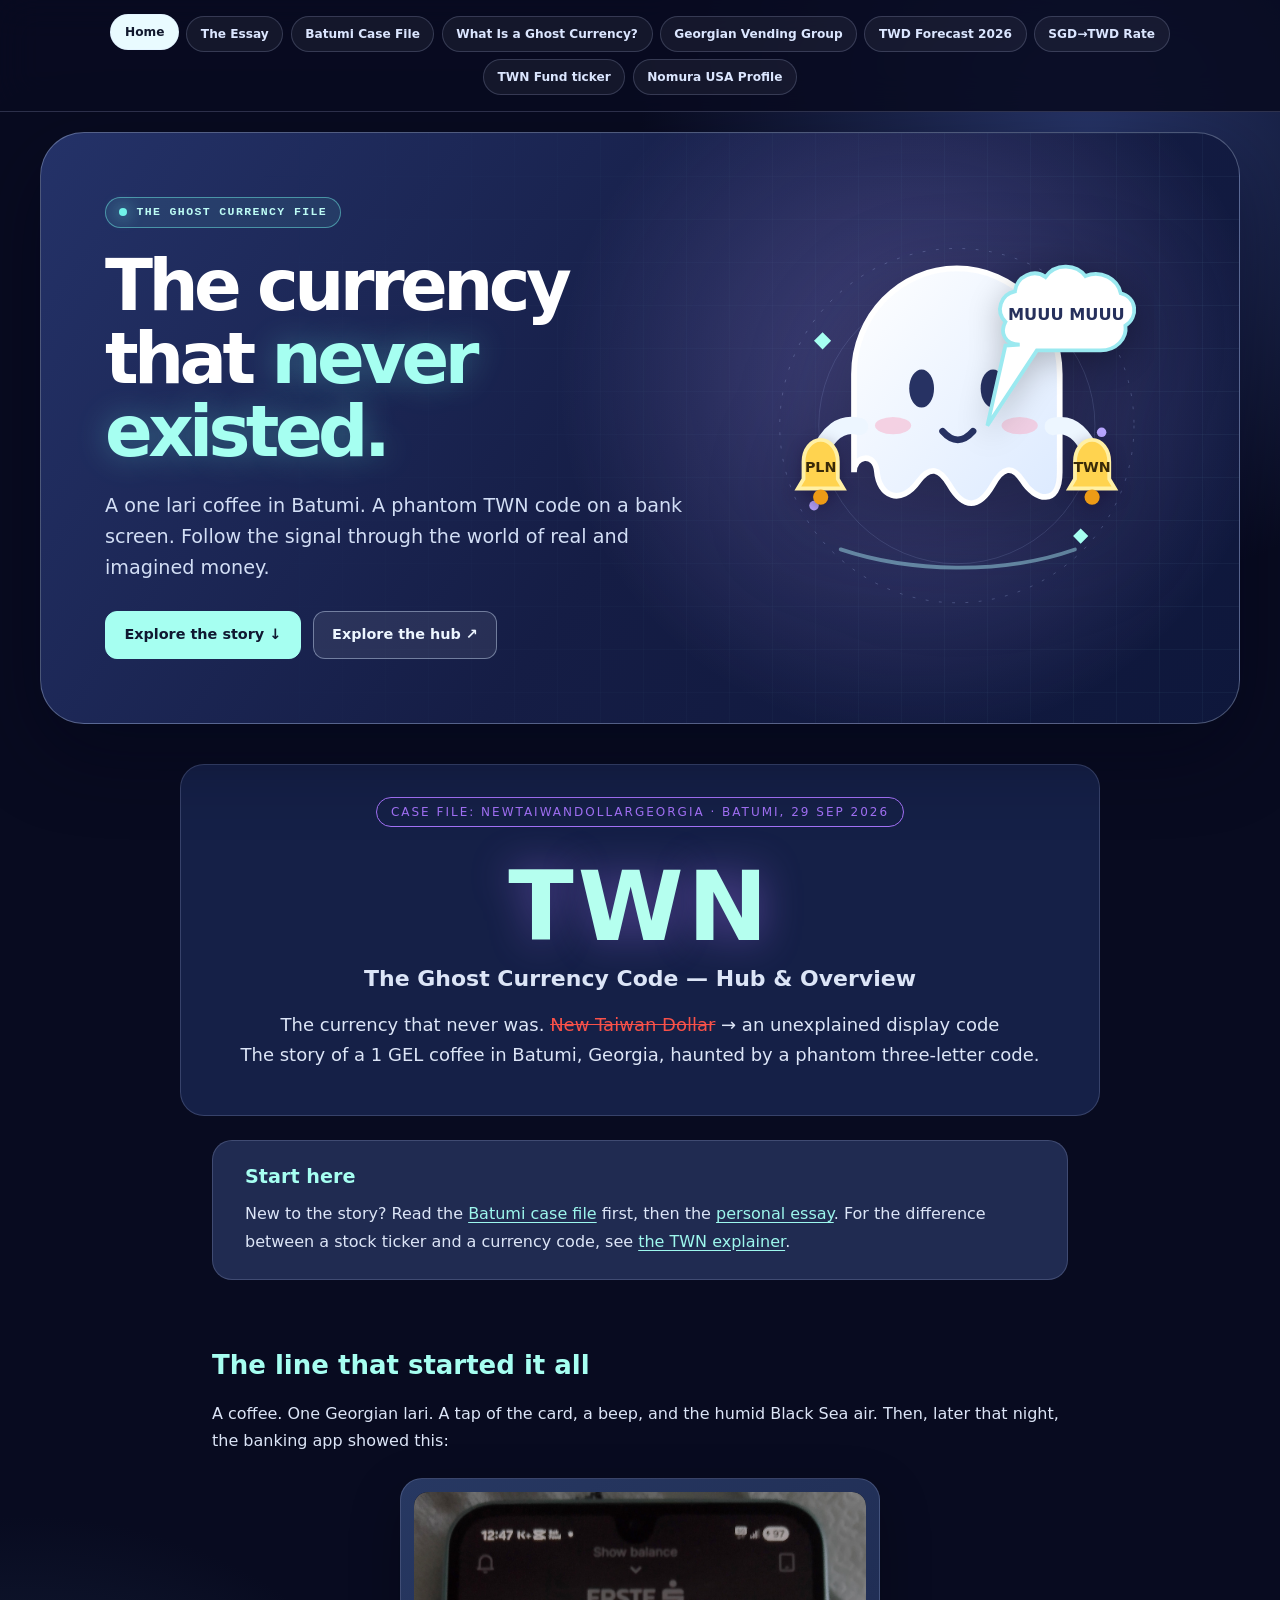
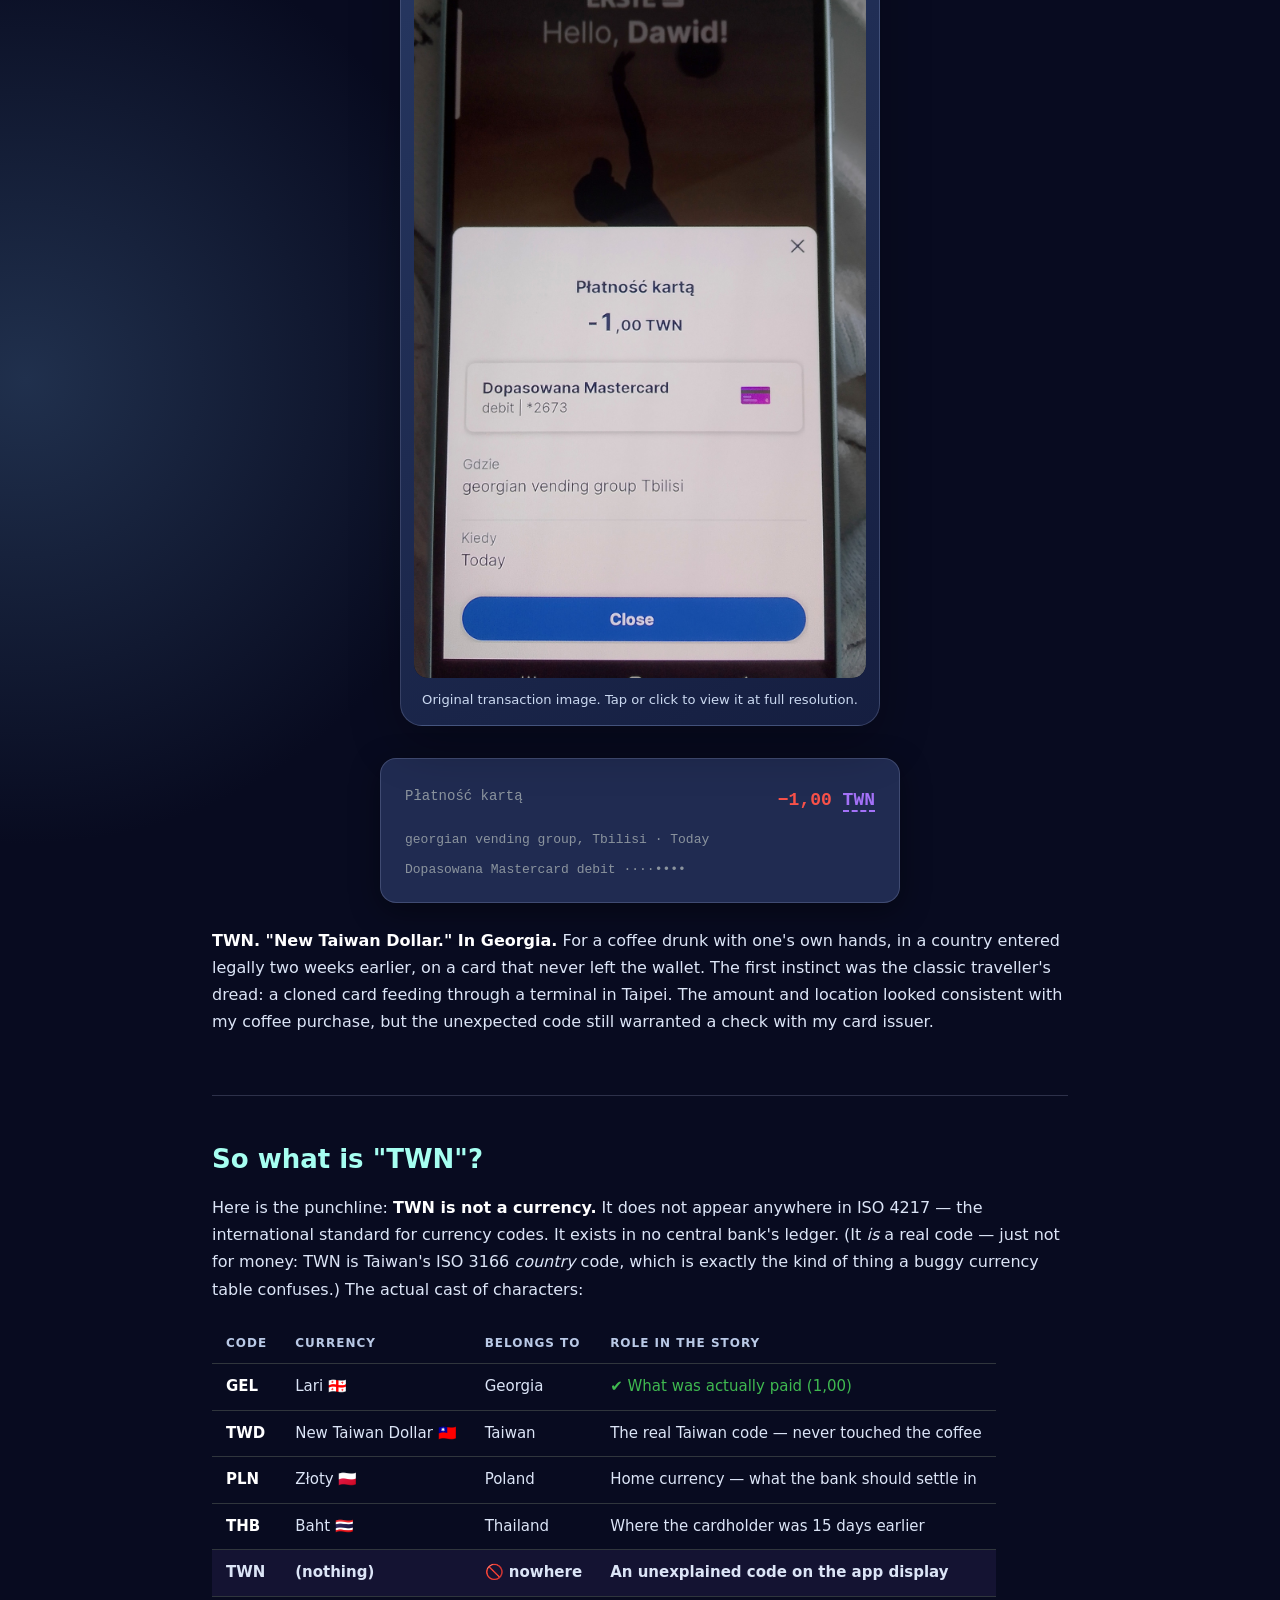
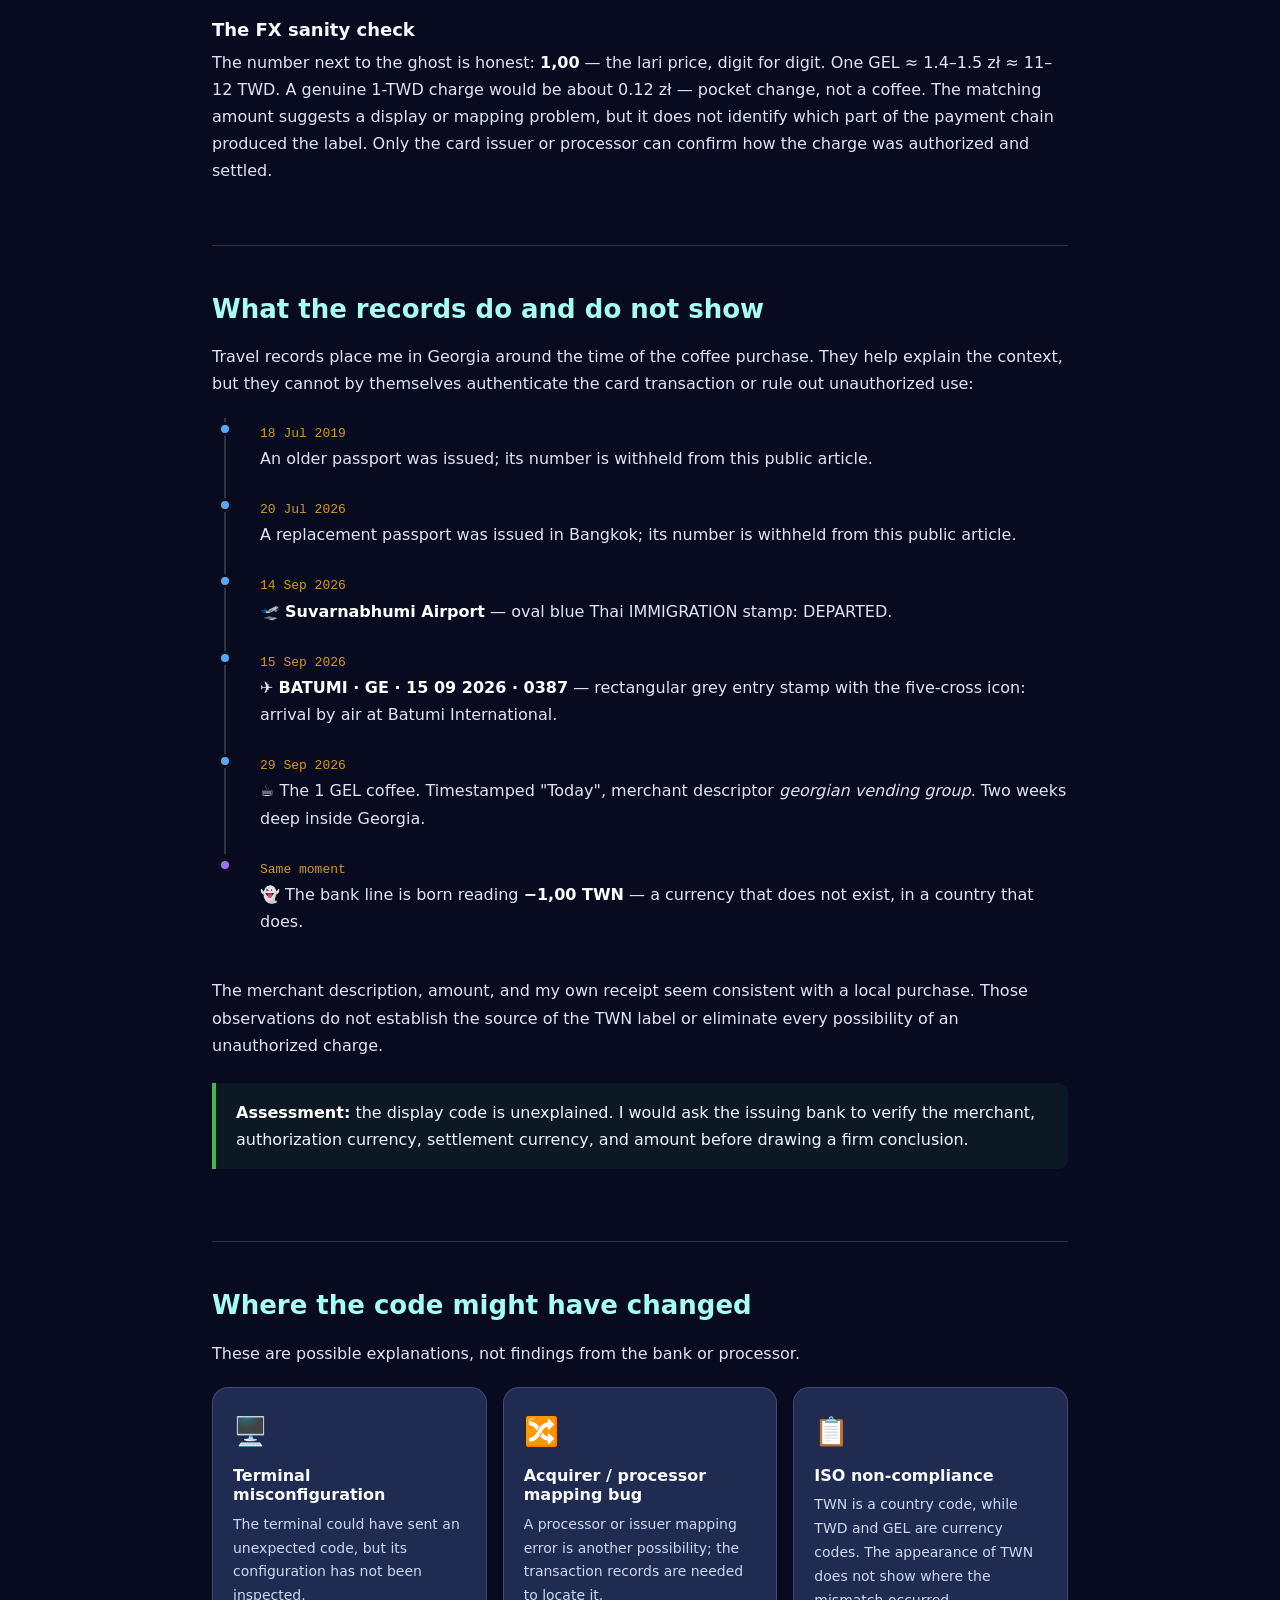
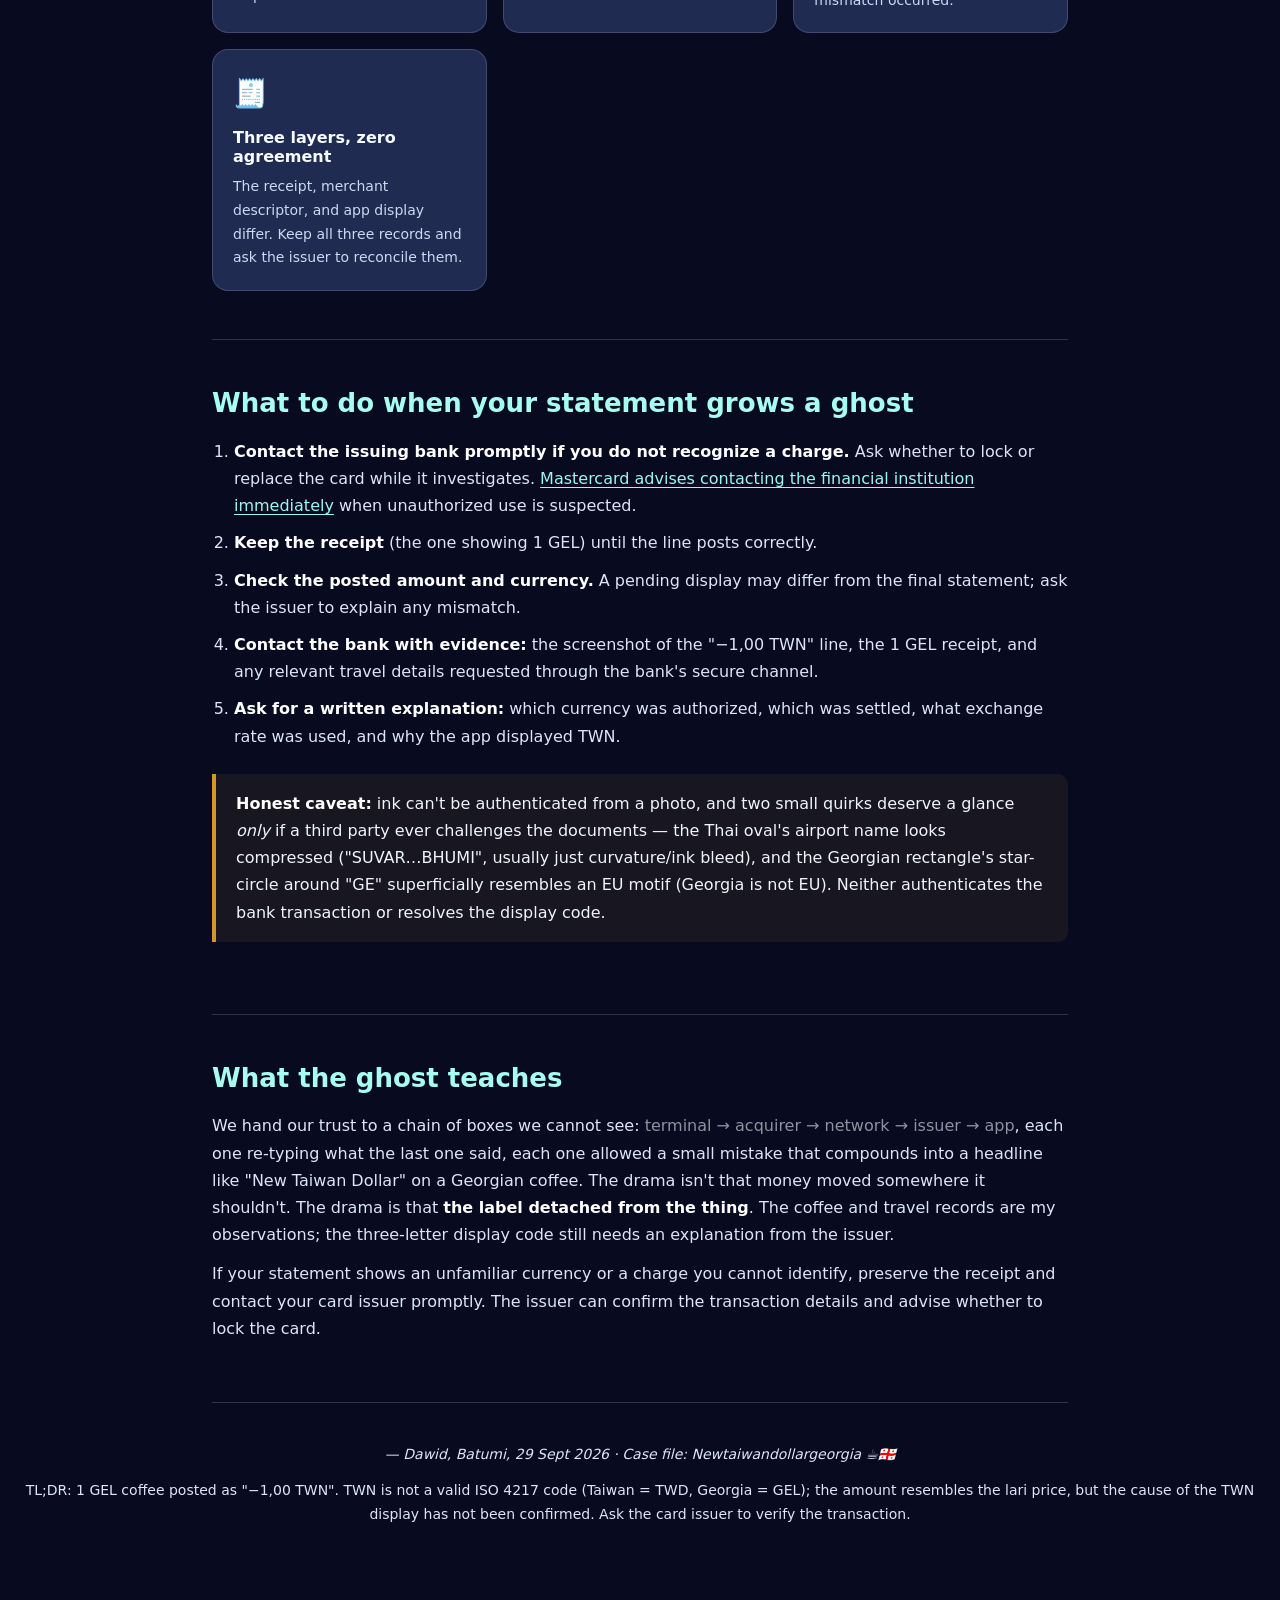
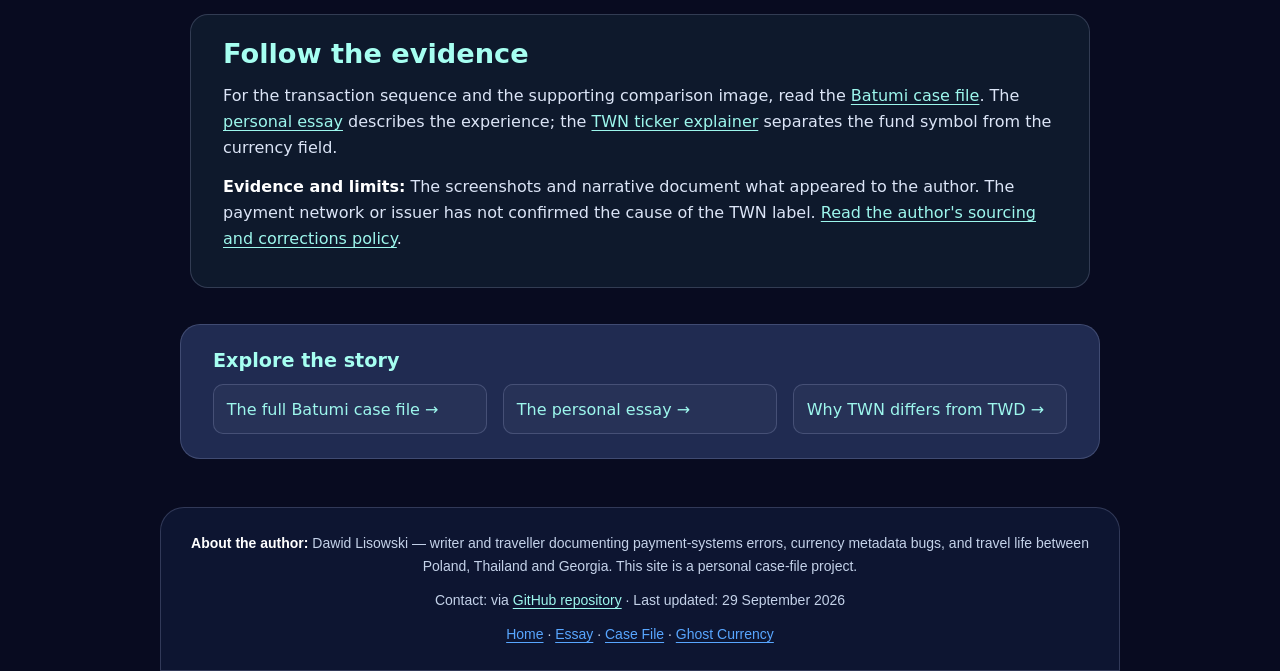
==== commit c671fb67: "Improve contextual internal links and editorial transparency across pages" ====
--- a/index.html
+++ b/index.html
@@ -195,7 +195,7 @@
   ]
 }
 </script>
-<link rel="stylesheet" href="https://dawidmillenium-design.github.io/Newtaiwandollargeorgia/ghost-cloud.css?v=20260929-bells">
+<link rel="stylesheet" href="https://dawidmillenium-design.github.io/Newtaiwandollargeorgia/ghost-cloud.css?v=20260929-editorial">
 </head>
 <body class="ghost-theme">
 <style>
@@ -352,6 +352,8 @@
   <p>TL;DR: 1 GEL coffee posted as "−1,00 TWN". TWN is not a valid ISO 4217 code (Taiwan = TWD, Georgia = GEL); the amount resembles the lari price, but the cause of the TWN display has not been confirmed. Ask the card issuer to verify the transaction.</p>
 </footer>
 
+
+<section class="editorial-context" aria-label="Further reading and evidence"><h2>Follow the evidence</h2><p>For the transaction sequence and the supporting comparison image, read the <a href="https://dawidmillenium-design.github.io/Newtaiwandollargeorgia/TheGhostCurrencyofBatumi.html">Batumi case file</a>. The <a href="https://dawidmillenium-design.github.io/Newtaiwandollargeorgia/CurrencyThatNeverExisted.html">personal essay</a> describes the experience; the <a href="https://dawidmillenium-design.github.io/Newtaiwandollargeorgia/TWNStockPriceLive.html">TWN ticker explainer</a> separates the fund symbol from the currency field.</p><p><strong>Evidence and limits:</strong> The screenshots and narrative document what appeared to the author. The payment network or issuer has not confirmed the cause of the TWN label. <a href="https://dawidmillenium-design.github.io/Newtaiwandollargeorgia/AboutAndMethodology.html">Read the author's sourcing and corrections policy</a>.</p></section>
 <aside class="related-reading" aria-label="Related reading"><h2>Explore the story</h2><ul><li><a href="https://dawidmillenium-design.github.io/Newtaiwandollargeorgia/TheGhostCurrencyofBatumi.html">The full Batumi case file →</a></li><li><a href="https://dawidmillenium-design.github.io/Newtaiwandollargeorgia/CurrencyThatNeverExisted.html">The personal essay →</a></li><li><a href="https://dawidmillenium-design.github.io/Newtaiwandollargeorgia/TWNStockPriceLive.html">Why TWN differs from TWD →</a></li></ul></aside>
 <footer class="audit-footer" style="margin-top:40px;padding:24px 16px;border-top:1px solid #30363d;background:#161b22;color:#8b949e;font:14px/1.6 -apple-system,BlinkMacSystemFont,'Segoe UI',Roboto,Arial,sans-serif;text-align:center;">
 <p><strong>About the author:</strong> Dawid Lisowski — writer and traveller documenting payment-systems errors, currency metadata bugs, and travel life between Poland, Thailand and Georgia. This site is a personal case-file project.</p>
